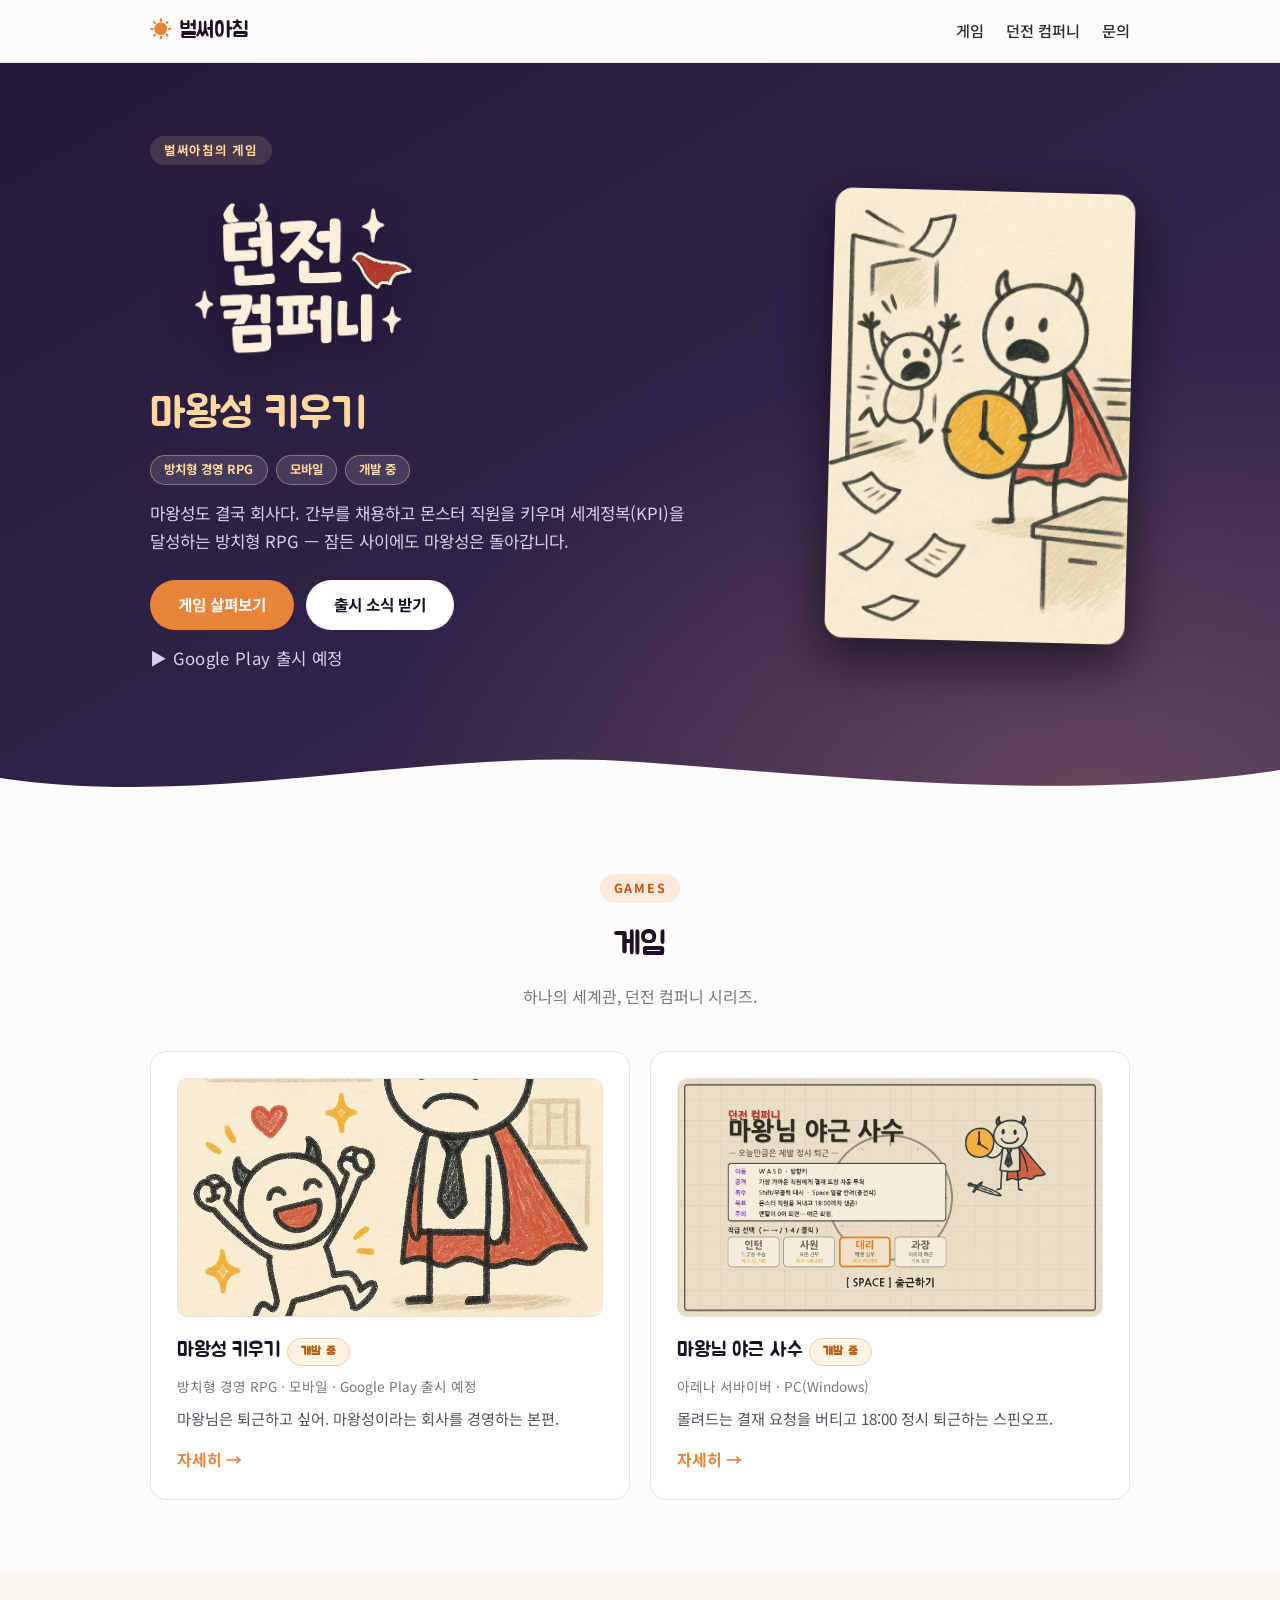
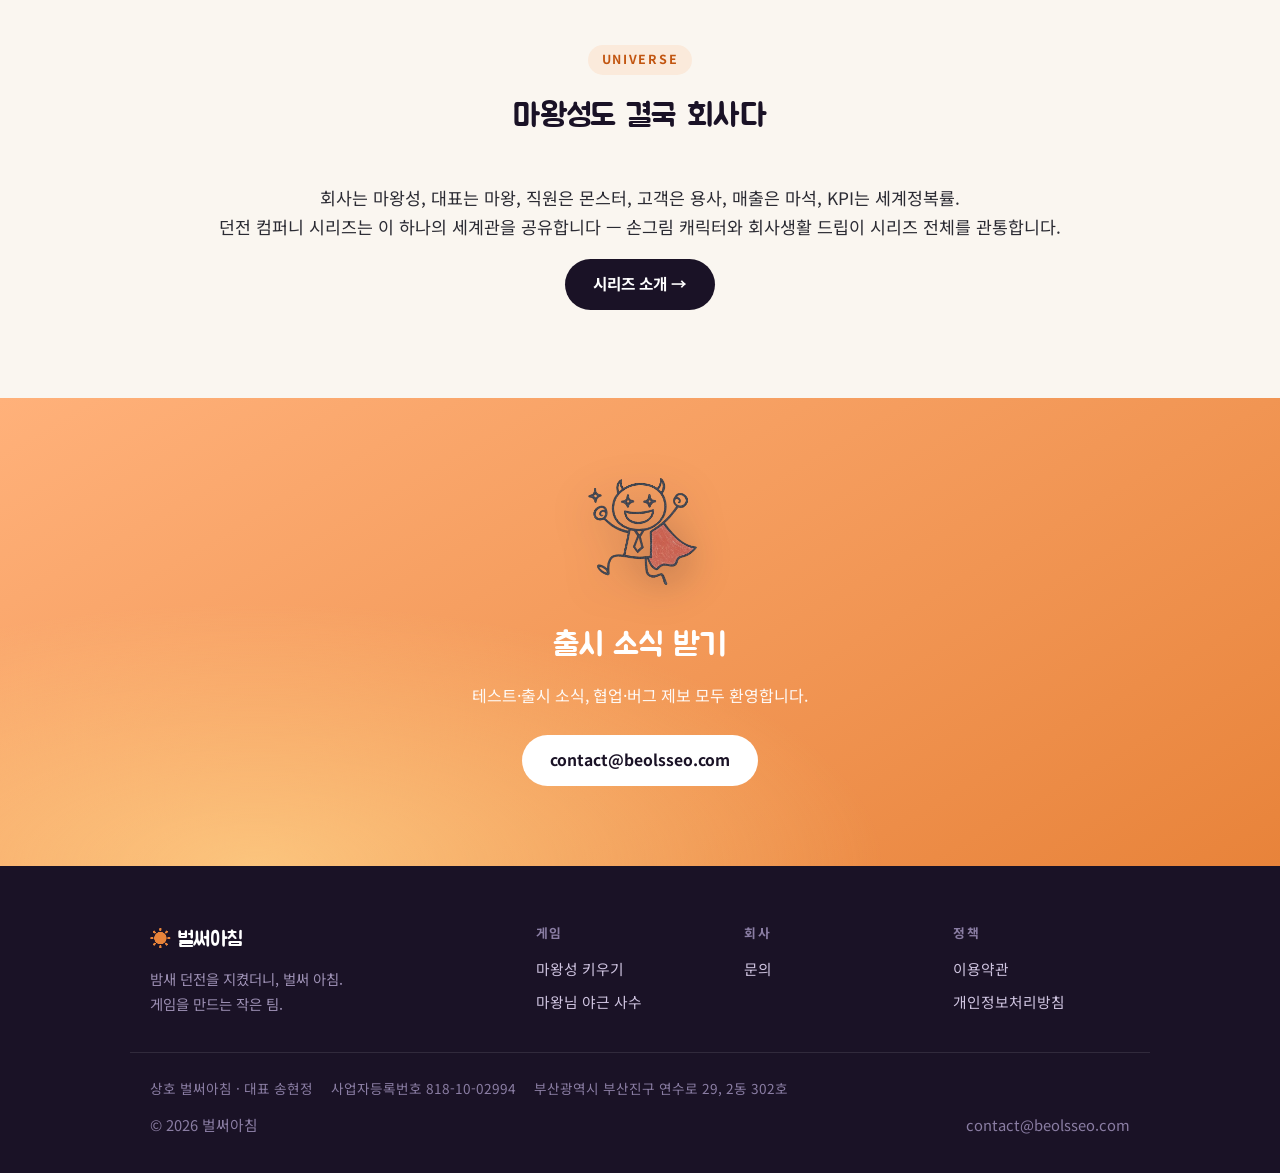
==== index.html @ 9c9e585e "content: 마왕성 키우기 Google Play 출시 예정 표기, 웹 플레이 노출 제거 — 출시 시 스토어 링크 교체 자리 마련 Co-Authored-By: Claude Fab" ====
<!DOCTYPE html>
<html lang="ko">
<head>
<meta charset="UTF-8">
<meta name="viewport" content="width=device-width, initial-scale=1.0">
<title>벌써아침 — 던전 컴퍼니 시리즈</title>
<meta name="description" content="벌써아침이 만드는 게임들 — 마왕성도 결국 회사다, 던전 컴퍼니 시리즈.">
<link rel="preconnect" href="https://fonts.googleapis.com">
<link rel="preconnect" href="https://fonts.gstatic.com" crossorigin>
<link href="https://fonts.googleapis.com/css2?family=Jua&family=Noto+Sans+KR:wght@400;500;700&display=swap" rel="stylesheet">
<link rel="stylesheet" href="assets/style.css">
<link rel="icon" href="data:image/svg+xml,<svg xmlns=%22http://www.w3.org/2000/svg%22 viewBox=%220 0 100 100%22><text y=%22.9em%22 font-size=%2290%22>☀️</text></svg>">
<meta property="og:type" content="website">
<meta property="og:site_name" content="벌써아침">
<meta property="og:title" content="벌써아침 — 던전 컴퍼니 시리즈">
<meta property="og:description" content="벌써아침이 만드는 게임들 — 마왕성도 결국 회사다, 던전 컴퍼니 시리즈.">
<meta property="og:url" content="https://beolsseo.com/">
<meta property="og:image" content="https://beolsseo.com/assets/img/og.jpg">
<meta name="twitter:card" content="summary_large_image">
<script src="assets/site.js" defer></script>
</head>
<body>

<header class="site-header">
  <div class="container">
    <a class="logo" href="index.html"><span class="sun">☀</span> 벌써아침</a>
    <nav class="site-nav">
      <a href="#games">게임</a>
      <a href="dungeon.html">던전 컴퍼니</a>
      <a href="#contact">문의</a>
    </nav>
  </div>
</header>

<section class="hero-game">
  <div class="container">
    <div class="hero-text">
      <span class="eyebrow">벌써아침의 게임</span>
      <img class="hero-logo" src="assets/img/dc-logo-light.webp" alt="던전 컴퍼니" width="340" height="227">
      <h1>마왕성 키우기</h1>
      <div class="chips">
        <span class="chip dark">방치형 경영 RPG</span>
        <span class="chip dark">모바일</span>
        <span class="chip dark">개발 중</span>
      </div>
      <p>마왕성도 결국 회사다. 간부를 채용하고 몬스터 직원을 키우며
      세계정복(KPI)을 달성하는 방치형 RPG — 잠든 사이에도 마왕성은 돌아갑니다.</p>
      <div class="hero-cta">
        <a class="btn sun" href="dungeon.html#kiwoogi">게임 살펴보기</a>
        <a class="btn light" href="#contact">출시 소식 받기</a>
      </div>
      <p class="store-note">▶ Google Play 출시 예정</p>
      <!-- Play 출시 시 store-note를 아래로 교체:
      <a class="btn light" href="https://play.google.com/store/apps/details?id=<패키지ID>">Google Play에서 설치</a> -->
    </div>
    <div class="hero-art">
      <img src="assets/img/dc-scene1.webp" alt="퇴근하려는 순간 결재가 쏟아지는 마왕" width="300" height="450">
    </div>
  </div>
  <div class="wave" aria-hidden="true"></div>
</section>

<section class="section" id="games">
  <div class="container">
    <div class="section-head">
      <span class="eyebrow">Games</span>
      <h2>게임</h2>
      <p>하나의 세계관, 던전 컴퍼니 시리즈.</p>
    </div>
    <div class="card-grid game-grid">
      <a class="card" href="dungeon.html#kiwoogi">
        <img class="thumb" src="assets/img/card-kiwoogi.webp" alt="던전 컴퍼니: 마왕성 키우기">
        <h3>마왕성 키우기 <span class="badge">개발 중</span></h3>
        <p class="meta-line">방치형 경영 RPG · 모바일 · Google Play 출시 예정</p>
        <p>마왕님은 퇴근하고 싶어. 마왕성이라는 회사를 경영하는 본편.</p>
        <span class="more">자세히 →</span>
      </a>
      <a class="card" href="dungeon.html#overtime">
        <img class="thumb" src="assets/img/title.webp" alt="던전 컴퍼니: 마왕님 야근 사수">
        <h3>마왕님 야근 사수 <span class="badge">개발 중</span></h3>
        <p class="meta-line">아레나 서바이버 · PC(Windows)</p>
        <p>몰려드는 결재 요청을 버티고 18:00 정시 퇴근하는 스핀오프.</p>
        <span class="more">자세히 →</span>
      </a>
      <!-- 새 게임 카드 템플릿:
      <a class="card" href="게임상세.html">
        <img class="thumb" src="assets/img/카드썸네일(16:9).webp" alt="게임명">
        <h3>게임명 <span class="badge">상태</span></h3>
        <p class="meta-line">장르 · 플랫폼</p>
        <p>한 줄 설명.</p>
        <span class="more">자세히 →</span>
      </a> -->
    </div>
  </div>
</section>

<section class="section alt">
  <div class="container">
    <div class="section-head">
      <span class="eyebrow">Universe</span>
      <h2>마왕성도 결국 회사다</h2>
    </div>
    <p class="lead center">회사는 마왕성, 대표는 마왕, 직원은 몬스터, 고객은 용사, 매출은 마석, KPI는 세계정복률.<br>
    던전 컴퍼니 시리즈는 이 하나의 세계관을 공유합니다 —
    손그림 캐릭터와 회사생활 드립이 시리즈 전체를 관통합니다.</p>
    <p class="center"><a class="btn" href="dungeon.html">시리즈 소개 →</a></p>
  </div>
</section>

<section class="contact-band" id="contact">
  <div class="container">
    <div class="mascot"><img src="assets/img/maou_cheer.webp" alt="응원하는 마왕" width="130" height="130"></div>
    <h2>출시 소식 받기</h2>
    <p>테스트·출시 소식, 협업·버그 제보 모두 환영합니다.</p>
    <a class="btn light" href="mailto:contact@beolsseo.com">contact@beolsseo.com</a>
  </div>
</section>

<footer class="site-footer">
  <div class="container footer-grid">
    <div class="footer-brand">
      <span class="logo"><span class="sun">☀</span> 벌써아침</span>
      <p>밤새 던전을 지켰더니, 벌써 아침.<br>게임을 만드는 작은 팀.</p>
    </div>
    <div>
      <h4>게임</h4>
      <nav>
        <a href="dungeon.html#kiwoogi">마왕성 키우기</a>
        <a href="dungeon.html#overtime">마왕님 야근 사수</a>
      </nav>
    </div>
    <div>
      <h4>회사</h4>
      <nav>
        <a href="mailto:contact@beolsseo.com">문의</a>
      </nav>
    </div>
    <div>
      <h4>정책</h4>
      <nav>
        <a href="terms.html">이용약관</a>
        <a href="privacy.html">개인정보처리방침</a>
      </nav>
    </div>
  </div>
  <div class="container footer-biz">
    <span>상호 벌써아침 · 대표 송현정</span>
    <span>사업자등록번호 818-10-02994</span>
    <span>부산광역시 부산진구 연수로 29, 2동 302호</span>
  </div>
  <div class="container footer-meta">
    <span>© 2026 벌써아침</span>
    <a href="mailto:contact@beolsseo.com">contact@beolsseo.com</a>
  </div>
</footer>

</body>
</html>
---- assets/style.css ----
/* 벌써아침 공용 스타일 — 아침 햇살 톤, v2 (게임 스튜디오 리디자인) */
:root{
  --bg:#fdfcfa;
  --ink:#2b2b33;
  --deep:#1a1226;
  --night:#241a3a;      /* 던전 밴드 — 밤 보라 */
  --sun:#e8833a;
  --sun-soft:#f5a623;
  --dawn1:#c9b8e8;      /* 새벽 라벤더 */
  --dawn2:#ffd9a0;      /* 살구 */
  --dawn3:#ffb17a;      /* 아침 오렌지 */
  --sky:#eaf3fb;        /* 맑은 아침 하늘 */
  --muted:#777;
  --line:#e9e4dd;
  --card:#ffffff;
}
*{box-sizing:border-box}
html{scroll-behavior:smooth}
body{
  margin:0;
  font-family:"Noto Sans KR",-apple-system,BlinkMacSystemFont,"Apple SD Gothic Neo","Segoe UI",sans-serif;
  line-height:1.7;
  color:var(--ink);
  background:var(--bg);
  word-break:keep-all;
}
img{max-width:100%;display:block}
a{color:var(--sun);text-decoration:none}
a:hover{text-decoration:underline}
h1,h2,h3,.logo{font-family:"Jua","Noto Sans KR",sans-serif;font-weight:400}
.container{max-width:1020px;margin:0 auto;padding:0 20px}
section{scroll-margin-top:70px}

/* 헤더 */
.site-header{
  position:sticky;top:0;z-index:10;
  background:rgba(253,252,250,.92);backdrop-filter:blur(8px);
  border-bottom:1px solid var(--line);
}
.site-header .container{display:flex;align-items:center;justify-content:space-between;height:62px}
.logo{font-size:1.35rem;color:var(--deep);letter-spacing:-.01em}
.logo:hover{text-decoration:none}
.logo .sun{color:var(--sun)}
.site-nav{display:flex;gap:22px;font-size:.95rem;font-weight:500}
.site-nav a{color:var(--ink)}
.site-nav a:hover{color:var(--sun);text-decoration:none}
.site-nav a.active{color:var(--sun);font-weight:700}

/* 히어로 */
.hero{
  position:relative;
  background:
    radial-gradient(ellipse 90% 70% at 78% 100%, rgba(255,214,140,.85) 0%, rgba(255,177,122,.45) 45%, transparent 75%),
    linear-gradient(165deg,var(--dawn1) 0%,var(--dawn2) 60%,var(--dawn3) 100%);
  color:var(--deep);
  overflow:hidden;
}
.hero .container{
  display:flex;align-items:center;gap:40px;
  padding-top:84px;padding-bottom:110px;
}
.hero-text{flex:1}
.eyebrow{
  display:inline-block;margin:0 0 14px;padding:4px 14px;border-radius:999px;
  font-size:.78rem;font-weight:700;letter-spacing:.14em;text-transform:uppercase;
  background:rgba(26,18,38,.08);color:var(--deep);
}
.hero h1{font-size:3.2rem;line-height:1.25;margin:0 0 18px;letter-spacing:-.01em}
.hero h1 .accent{color:#c25510}
.hero p{font-size:1.15rem;margin:0 0 28px;opacity:.85}
.hero-art{flex:0 0 300px;position:relative}
.hero-art img{
  filter:drop-shadow(0 14px 28px rgba(26,18,38,.28));
  animation:float 5s ease-in-out infinite;
}
@keyframes float{0%,100%{transform:translateY(0)}50%{transform:translateY(-12px)}}
@media (prefers-reduced-motion:reduce){.hero-art img{animation:none}}

/* 웨이브 구분선 — 히어로/밴드 하단 */
.wave{
  position:absolute;left:0;right:0;bottom:-1px;height:56px;pointer-events:none;
  background:url('data:image/svg+xml;utf8,<svg xmlns="http://www.w3.org/2000/svg" viewBox="0 0 1440 56" preserveAspectRatio="none"><path fill="%23fdfcfa" d="M0,32 C240,64 480,0 720,16 C960,32 1200,56 1440,24 L1440,56 L0,56 Z"/></svg>') bottom/100% 100% no-repeat;
}

/* 섹션 공통 */
.section{padding:72px 0}
.section-head{text-align:center;margin-bottom:40px}
.section-head .eyebrow{background:#fbeadb;color:#c25510}
.section h2{font-size:2rem;color:var(--deep);margin:0 0 12px;letter-spacing:-.01em}
.section-head p{margin:0;color:var(--muted)}
.section h3{font-size:1.35rem;color:var(--deep);margin:2em 0 .6em}
.section.alt{background:#faf6f0}
.lead{font-size:1.08rem}
.muted{color:var(--muted);font-size:.92rem}
.center{text-align:center}

/* 버튼·칩 */
.btn{
  display:inline-block;padding:12px 28px;border-radius:999px;
  background:var(--deep);color:#fff;font-weight:700;font-size:.98rem;
  transition:transform .15s,box-shadow .15s;
}
.btn:hover{text-decoration:none;transform:translateY(-2px);box-shadow:0 8px 20px rgba(26,18,38,.25)}
.btn.sun{background:var(--sun);color:#fff}
.btn.ghost{background:transparent;border:2px solid var(--deep);color:var(--deep)}
.btn.light{background:#fff;color:var(--deep)}
.badge,.chip{
  display:inline-block;padding:3px 13px;border-radius:999px;
  font-size:.78rem;font-weight:700;letter-spacing:.02em;
  background:#fff3e4;color:#b45f17;border:1px solid #f3ce9f;
  vertical-align:middle;
}
.chip.dark{background:rgba(255,255,255,.12);color:#ffd9a0;border-color:rgba(255,217,160,.4)}
.chip.blue{background:#e3edf8;color:#2f5d8a;border-color:#bcd4ea}
.chips{display:flex;gap:8px;flex-wrap:wrap;margin-bottom:14px}

/* 프로젝트 피처 밴드 (풀블리드, 지그재그) */
.feature{padding:64px 0}
.feature .container{display:flex;align-items:center;gap:48px}
.feature.flip .container{flex-direction:row-reverse}
.feature-art{flex:0 0 46%;min-width:0}
.feature-art.phone{flex:0 0 300px;display:flex;justify-content:center}
.feature-art.phone img{max-width:280px;border-radius:22px}
.feature-art img{
  width:100%;border-radius:16px;
  box-shadow:0 18px 40px rgba(26,18,38,.35);
  transform:rotate(-1.5deg);
  transition:transform .25s;
}
.feature.flip .feature-art img{transform:rotate(1.5deg)}
.feature-art img:hover{transform:rotate(0) scale(1.02)}
.feature-text{flex:1}
.feature h3{font-size:1.9rem;margin:0 0 14px;line-height:1.3}
.feature p{margin:0 0 12px}
.feature .btn{margin-top:14px}
.feature.night{background:linear-gradient(150deg,var(--night) 0%,#3a2a55 100%);color:#efe8f8}
.feature.night h3{color:#ffd9a0}
.feature.night p{color:#d9cfe8}
.feature.morning{background:linear-gradient(150deg,var(--sky) 0%,#fdf3e3 100%)}
.feature.morning h3{color:var(--deep)}

/* campaign-hub CSS 일러스트 — 겹친 캠페인 카드 */
.stack{position:relative;height:280px}
.stack .mini{
  position:absolute;width:72%;padding:18px 22px;border-radius:14px;
  background:#fff;border:1px solid var(--line);
  box-shadow:0 12px 28px rgba(26,18,38,.12);
  font-weight:700;color:var(--deep);
}
.stack .mini small{display:block;font-weight:400;color:var(--muted);font-size:.85rem}
.stack .mini:nth-child(1){top:0;left:0;transform:rotate(-3deg)}
.stack .mini:nth-child(2){top:88px;left:16%;transform:rotate(2deg)}
.stack .mini:nth-child(3){top:176px;left:6%;transform:rotate(-1deg)}

/* 카드 그리드(서브페이지용) */
.card-grid{display:grid;grid-template-columns:repeat(auto-fit,minmax(340px,1fr));gap:20px}
.card{
  background:var(--card);border:1px solid var(--line);border-radius:16px;
  padding:26px;transition:transform .15s,box-shadow .15s;
}
a.card{color:var(--ink)}
a.card:hover{text-decoration:none;transform:translateY(-4px);box-shadow:0 14px 32px rgba(26,18,38,.1)}
.card .thumb{border-radius:10px;margin-bottom:16px;border:1px solid var(--line)}
.card h3{margin:0 0 8px;font-size:1.25rem;color:var(--deep)}
.card p{margin:0;font-size:.95rem;color:#55505c}
.card .more{display:inline-block;margin-top:14px;font-weight:700;color:var(--sun)}

/* 게임 히어로(포털 메인 — 피처드 게임) */
.hero-game{
  position:relative;overflow:hidden;
  background:
    radial-gradient(ellipse 80% 90% at 85% 100%, rgba(255,177,122,.22) 0%, transparent 70%),
    linear-gradient(150deg,var(--night) 0%,#3a2a55 100%);
  color:#efe8f8;
}
.hero-game .container{display:flex;align-items:center;gap:44px;padding-top:72px;padding-bottom:104px}
.hero-game .eyebrow{background:rgba(255,217,160,.14);color:#ffd9a0}
.hero-logo{width:300px;height:auto;margin:6px 0 4px;filter:drop-shadow(0 8px 18px rgba(0,0,0,.35))}
.hero-game h1{font-size:2.6rem;margin:0 0 14px;color:#ffd9a0;line-height:1.25}
.hero-game p{font-size:1.05rem;margin:14px 0 24px;color:#d9cfe8;max-width:34em}
.hero-cta{display:flex;gap:12px;flex-wrap:wrap}
.store-note{font-size:.88rem;color:#b9a8d6;margin:14px 0 0;letter-spacing:.02em}
.hero-game .hero-art{flex:0 0 300px}
.hero-game .hero-art img{
  border-radius:18px;
  box-shadow:0 20px 44px rgba(0,0,0,.45);
  transform:rotate(1.5deg);
  animation:float 6s ease-in-out infinite;
}

/* 게임 카드 그리드 — 16:9 키비주얼 */
.game-grid .thumb{aspect-ratio:16/9;width:100%;object-fit:cover}
.game-grid .meta-line{font-size:.85rem;color:var(--muted);margin:0 0 8px}
.game-grid h3 .badge{font-size:.72rem}

/* 페이지 히어로(서브페이지 상단) */
.page-hero{
  position:relative;overflow:hidden;
  background:
    radial-gradient(ellipse 80% 90% at 85% 100%, rgba(255,177,122,.5) 0%, transparent 70%),
    linear-gradient(160deg,var(--dawn1),var(--dawn2));
  padding:64px 0 88px;
}
.page-hero.night{
  background:
    radial-gradient(ellipse 80% 90% at 85% 100%, rgba(255,177,122,.25) 0%, transparent 70%),
    linear-gradient(160deg,var(--night),#3a2a55);
  color:#efe8f8;
}
.page-hero h1{margin:0 0 10px;font-size:2.4rem;color:var(--deep)}
.page-hero.night h1{color:#ffd9a0}
.page-hero p{margin:0;opacity:.85;font-size:1.08rem}
.page-hero .chips{margin:0 0 14px}

/* 스크린샷 그리드 */
.shots{display:grid;grid-template-columns:repeat(auto-fit,minmax(280px,1fr));gap:16px;margin:24px 0}
.shots figure{margin:0}
.shots img{
  border-radius:12px;border:1px solid var(--line);width:100%;
  transition:transform .2s,box-shadow .2s;
}
.shots figure:hover img{transform:translateY(-4px) rotate(-.5deg);box-shadow:0 12px 26px rgba(26,18,38,.18)}
.shots figcaption{font-size:.85rem;color:var(--muted);text-align:center;margin-top:8px}
.shots.phone{grid-template-columns:repeat(auto-fit,minmax(200px,1fr));max-width:760px}
.shots.phone img{border-radius:18px}

/* 문의 밴드 — 마스코트 + 그라데이션 */
.contact-band{
  position:relative;overflow:hidden;
  background:
    radial-gradient(ellipse 70% 80% at 20% 100%, rgba(255,214,140,.7) 0%, transparent 70%),
    linear-gradient(150deg,var(--dawn3) 0%,var(--sun) 100%);
  color:#fff;text-align:center;
  padding:72px 0 80px;
}
.contact-band h2{color:#fff;font-size:2rem;margin:18px 0 10px}
.contact-band p{margin:0 0 26px;opacity:.95}
.contact-band .mascot{width:130px;margin:0 auto;filter:drop-shadow(0 10px 20px rgba(26,18,38,.3))}
.contact-band .mascot img{animation:float 5s ease-in-out infinite}

/* 푸터 — 다크 멀티컬럼 */
.site-footer{background:var(--deep);color:#b9aecb;font-size:.92rem;padding:56px 0 36px}
.footer-grid{
  display:grid;gap:32px;
  grid-template-columns:2fr 1fr 1fr 1fr;
  padding-bottom:36px;border-bottom:1px solid rgba(255,255,255,.1);
}
.footer-brand .logo{color:#fff;font-size:1.3rem}
.footer-brand p{margin:10px 0 0;font-size:.9rem;color:#9c8fb3}
.site-footer h4{margin:0 0 12px;font-size:.8rem;letter-spacing:.12em;text-transform:uppercase;color:#8a7da3;font-weight:700}
.site-footer nav{display:flex;flex-direction:column;gap:8px}
.site-footer a{color:#cfc4e0}
.site-footer a:hover{color:#ffd9a0;text-decoration:none}
.footer-biz{display:flex;flex-wrap:wrap;gap:4px 18px;padding-top:24px;color:#8a7da3;font-size:.85rem}
.footer-meta{display:flex;flex-wrap:wrap;gap:8px 24px;justify-content:space-between;padding-top:12px;color:#8a7da3}
.footer-meta a{color:#8a7da3}

/* 스크롤 리빌 */
.reveal{opacity:0;transform:translateY(18px);transition:opacity .6s ease,transform .6s ease}
.reveal.in{opacity:1;transform:none}

/* 404 */
.notfound{min-height:60vh;display:flex;flex-direction:column;align-items:center;justify-content:center;text-align:center;padding:60px 20px}
.notfound img{width:180px;margin-bottom:24px;filter:drop-shadow(0 10px 20px rgba(26,18,38,.2))}
.notfound h1{font-size:2rem;color:var(--deep);margin:0 0 10px}
.notfound p{color:var(--muted);margin:0 0 26px}

/* 반응형 */
@media (max-width:760px){
  .hero .container{flex-direction:column-reverse;text-align:center;padding-top:52px;padding-bottom:90px;gap:24px}
  .hero h1{font-size:2.2rem}
  .hero-art{flex-basis:auto;width:210px}
  .site-nav{gap:13px;font-size:.88rem}
  .feature .container,.feature.flip .container{flex-direction:column;gap:28px}
  .feature-art{flex-basis:auto;width:100%}
  .feature h3{font-size:1.5rem}
  .stack{height:240px;width:100%}
  .stack .mini{width:82%}
  .stack .mini:nth-child(2){top:78px}
  .stack .mini:nth-child(3){top:156px}
  .page-hero h1{font-size:1.8rem}
  .footer-grid{grid-template-columns:1fr 1fr}
  .footer-meta{flex-direction:column;align-items:flex-start}
}
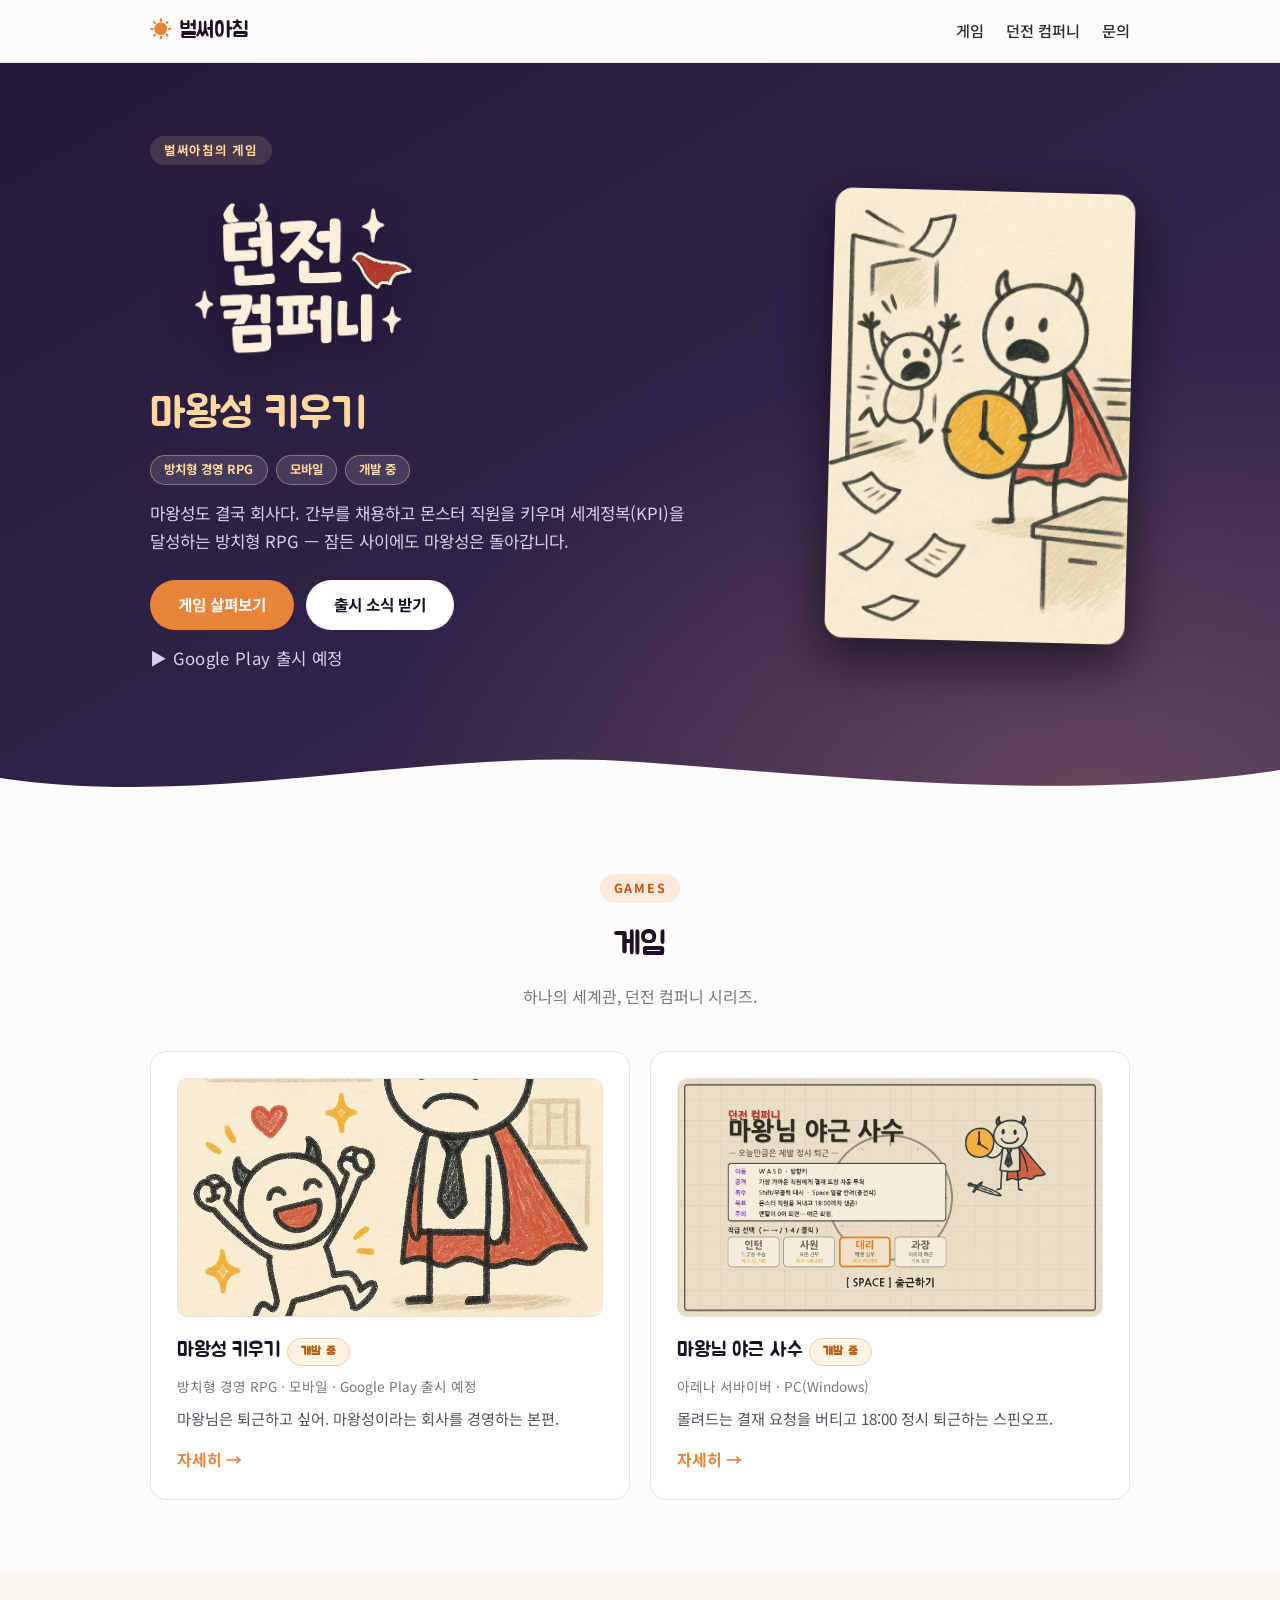
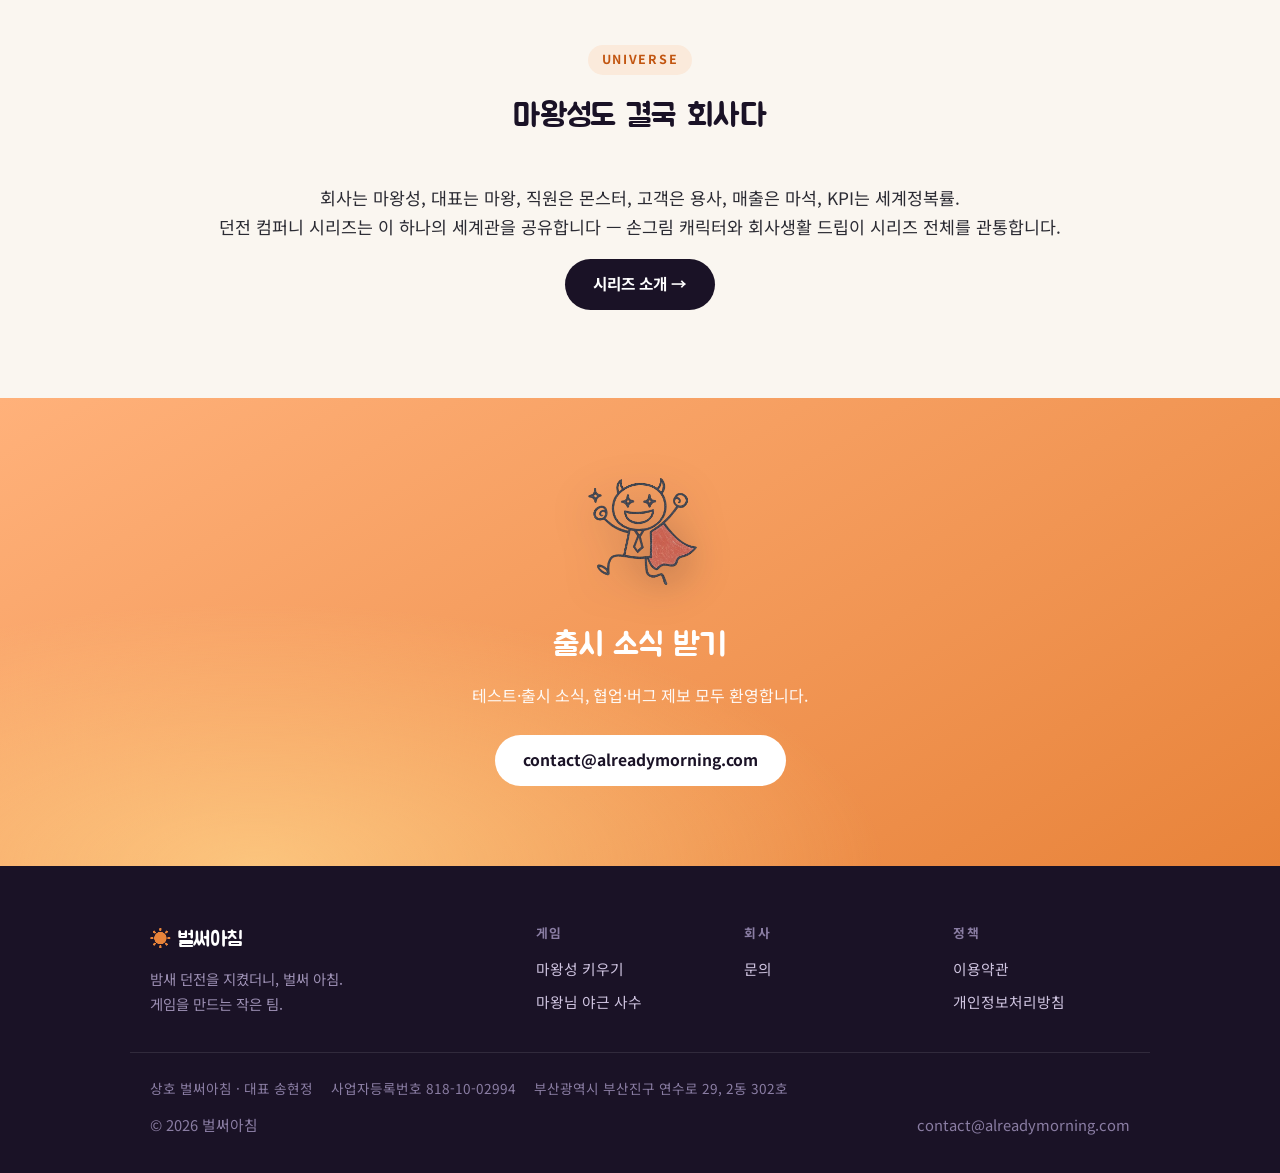
==== commit 2e674dd8: "chore: 문의 이메일을 contact@alreadymorning.com으로 교체 + README 갱신 새 도메인의 Cloudflare Email Routing 활성화와 실제 수" ====
--- a/index.html
+++ b/index.html
@@ -14,8 +14,8 @@
 <meta property="og:site_name" content="벌써아침">
 <meta property="og:title" content="벌써아침 — 던전 컴퍼니 시리즈">
 <meta property="og:description" content="벌써아침이 만드는 게임들 — 마왕성도 결국 회사다, 던전 컴퍼니 시리즈.">
-<meta property="og:url" content="https://beolsseo.com/">
-<meta property="og:image" content="https://beolsseo.com/assets/img/og.jpg">
+<meta property="og:url" content="https://alreadymorning.com/">
+<meta property="og:image" content="https://alreadymorning.com/assets/img/og.jpg">
 <meta name="twitter:card" content="summary_large_image">
 <script src="assets/site.js" defer></script>
 </head>
@@ -112,7 +112,7 @@
     <div class="mascot"><img src="assets/img/maou_cheer.webp" alt="응원하는 마왕" width="130" height="130"></div>
     <h2>출시 소식 받기</h2>
     <p>테스트·출시 소식, 협업·버그 제보 모두 환영합니다.</p>
-    <a class="btn light" href="mailto:contact@beolsseo.com">contact@beolsseo.com</a>
+    <a class="btn light" href="mailto:contact@alreadymorning.com">contact@alreadymorning.com</a>
   </div>
 </section>
 
@@ -132,7 +132,7 @@
     <div>
       <h4>회사</h4>
       <nav>
-        <a href="mailto:contact@beolsseo.com">문의</a>
+        <a href="mailto:contact@alreadymorning.com">문의</a>
       </nav>
     </div>
     <div>
@@ -150,7 +150,7 @@
   </div>
   <div class="container footer-meta">
     <span>© 2026 벌써아침</span>
-    <a href="mailto:contact@beolsseo.com">contact@beolsseo.com</a>
+    <a href="mailto:contact@alreadymorning.com">contact@alreadymorning.com</a>
   </div>
 </footer>
 
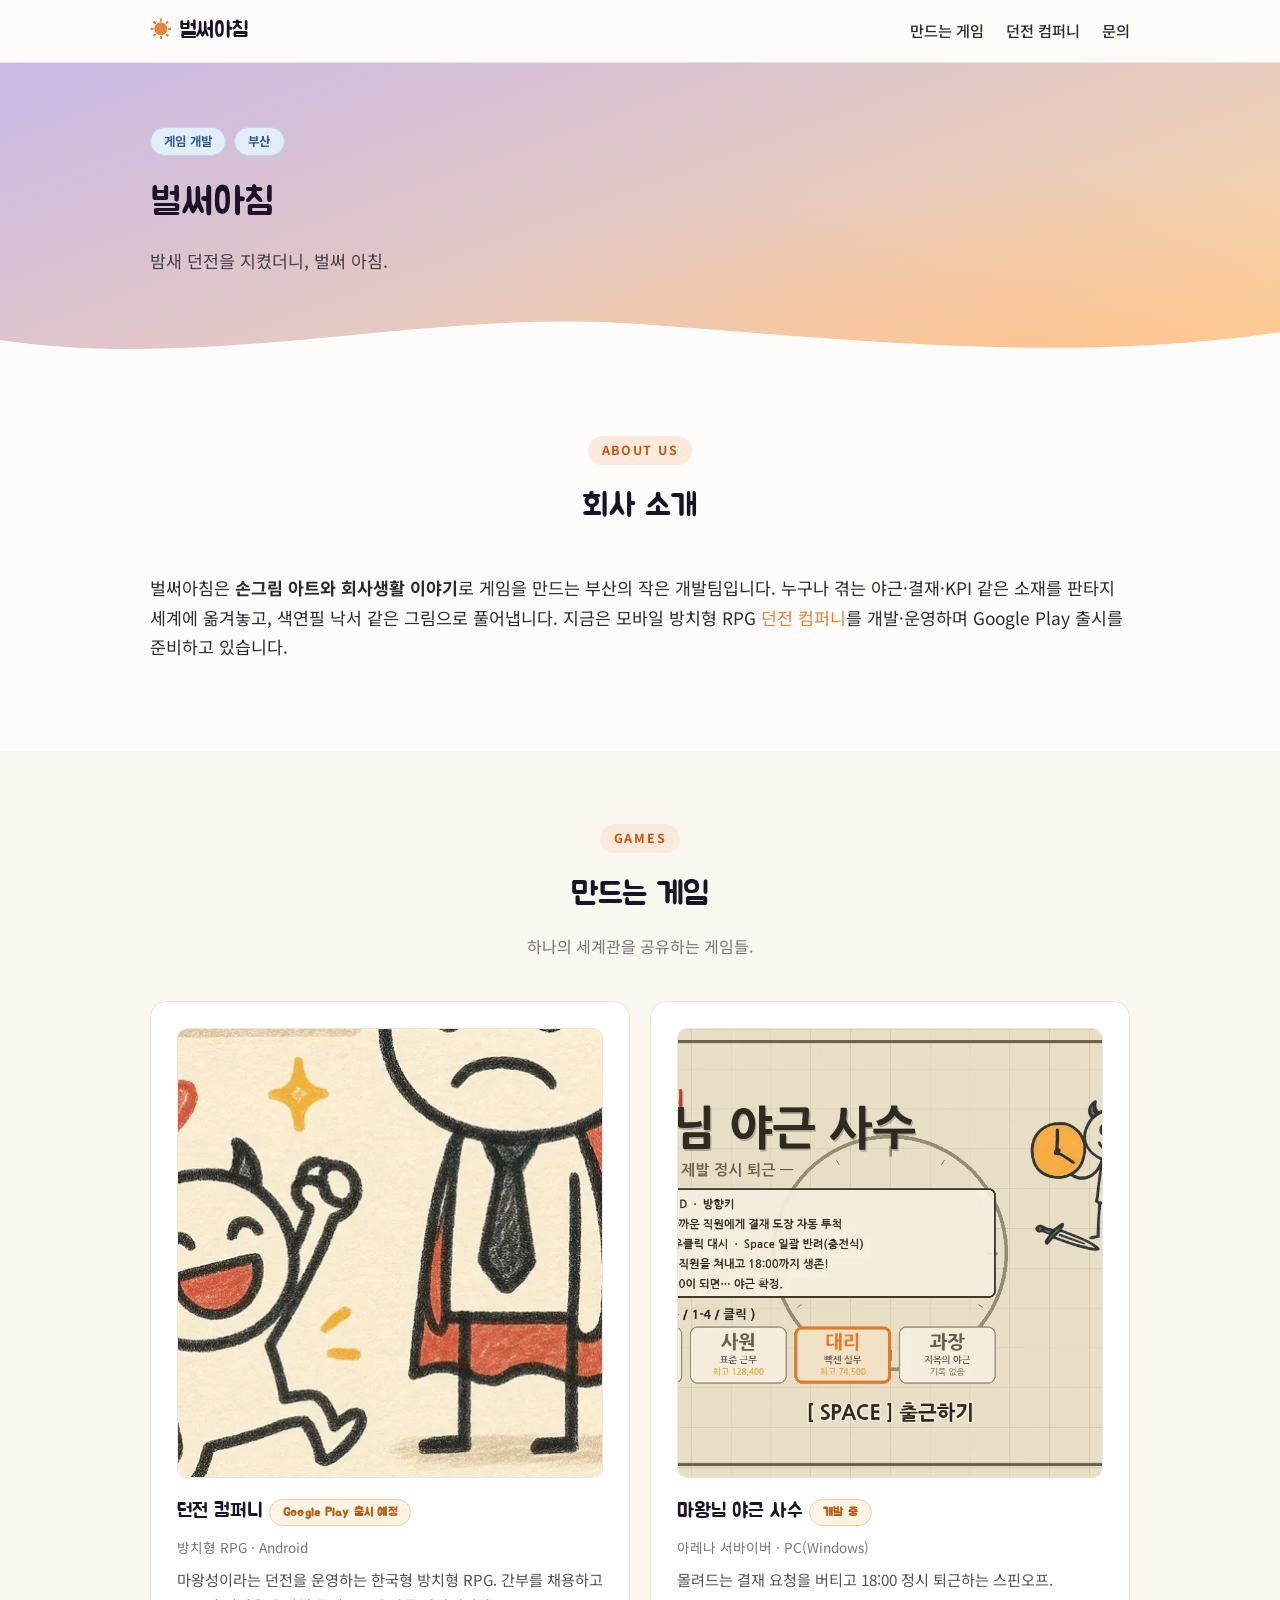
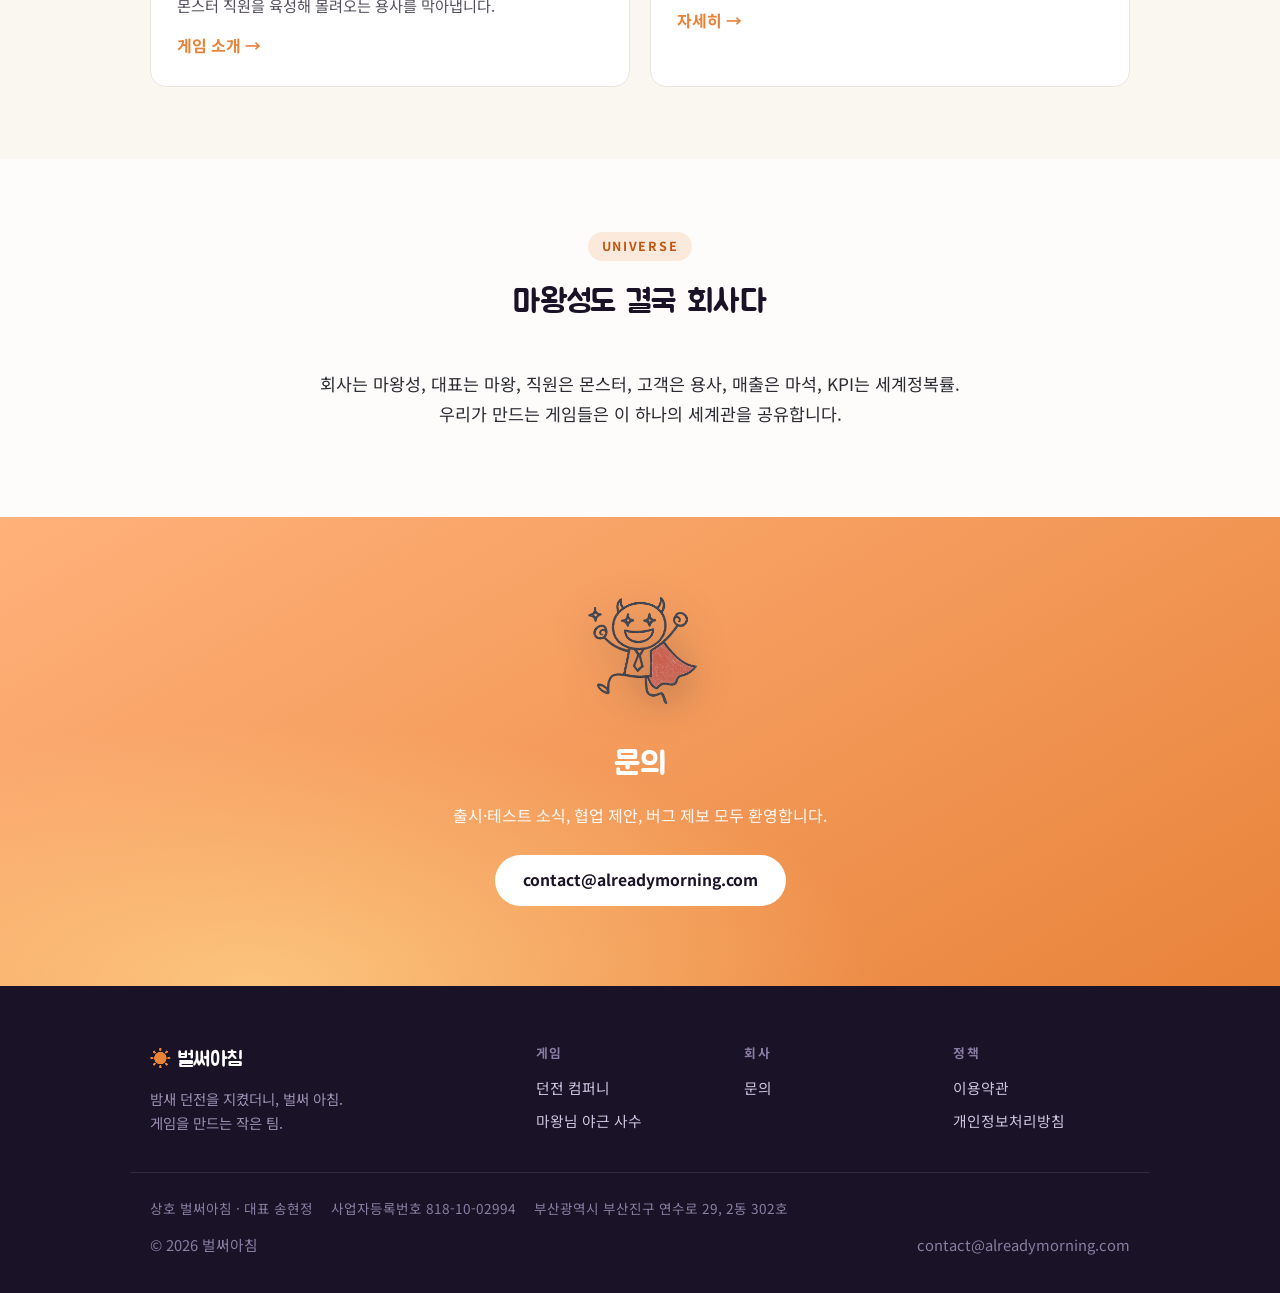
==== commit 3fd44fb4: "feat: 회사 홈(/) + 던전 컴퍼니 소개(/dungeon) 분리 — OAuth 브랜드 심사 대응 구글 OAuth 브랜딩 인증 거절 3건에 대응한다.   ① 로그인 페이지 선노" ====
--- a/index.html
+++ b/index.html
@@ -3,17 +3,18 @@
 <head>
 <meta charset="UTF-8">
 <meta name="viewport" content="width=device-width, initial-scale=1.0">
-<title>벌써아침 — 던전 컴퍼니 시리즈</title>
-<meta name="description" content="벌써아침이 만드는 게임들 — 마왕성도 결국 회사다, 던전 컴퍼니 시리즈.">
+<title>벌써아침 — 게임을 만드는 팀</title>
+<meta name="description" content="벌써아침은 손그림 아트와 회사생활 이야기로 게임을 만드는 부산의 작은 개발팀입니다. 방치형 RPG 『던전 컴퍼니』를 개발·운영합니다.">
 <link rel="preconnect" href="https://fonts.googleapis.com">
 <link rel="preconnect" href="https://fonts.gstatic.com" crossorigin>
 <link href="https://fonts.googleapis.com/css2?family=Jua&family=Noto+Sans+KR:wght@400;500;700&display=swap" rel="stylesheet">
 <link rel="stylesheet" href="assets/style.css">
 <link rel="icon" href="data:image/svg+xml,<svg xmlns=%22http://www.w3.org/2000/svg%22 viewBox=%220 0 100 100%22><text y=%22.9em%22 font-size=%2290%22>☀️</text></svg>">
+<link rel="canonical" href="https://alreadymorning.com/">
 <meta property="og:type" content="website">
 <meta property="og:site_name" content="벌써아침">
-<meta property="og:title" content="벌써아침 — 던전 컴퍼니 시리즈">
-<meta property="og:description" content="벌써아침이 만드는 게임들 — 마왕성도 결국 회사다, 던전 컴퍼니 시리즈.">
+<meta property="og:title" content="벌써아침 — 게임을 만드는 팀">
+<meta property="og:description" content="손그림 아트와 회사생활 이야기로 게임을 만드는 부산의 작은 개발팀. 방치형 RPG 『던전 컴퍼니』 개발·운영.">
 <meta property="og:url" content="https://alreadymorning.com/">
 <meta property="og:image" content="https://alreadymorning.com/assets/img/og.jpg">
 <meta name="twitter:card" content="summary_large_image">
@@ -25,93 +26,80 @@
   <div class="container">
     <a class="logo" href="index.html"><span class="sun">☀</span> 벌써아침</a>
     <nav class="site-nav">
-      <a href="#games">게임</a>
+      <a href="#games">만드는 게임</a>
       <a href="dungeon.html">던전 컴퍼니</a>
       <a href="#contact">문의</a>
     </nav>
   </div>
 </header>
 
-<section class="hero-game">
+<section class="page-hero">
   <div class="container">
-    <div class="hero-text">
-      <span class="eyebrow">벌써아침의 게임</span>
-      <img class="hero-logo" src="assets/img/dc-logo-light.webp" alt="던전 컴퍼니" width="340" height="227">
-      <h1>마왕성 키우기</h1>
-      <div class="chips">
-        <span class="chip dark">방치형 경영 RPG</span>
-        <span class="chip dark">모바일</span>
-        <span class="chip dark">개발 중</span>
-      </div>
-      <p>마왕성도 결국 회사다. 간부를 채용하고 몬스터 직원을 키우며
-      세계정복(KPI)을 달성하는 방치형 RPG — 잠든 사이에도 마왕성은 돌아갑니다.</p>
-      <div class="hero-cta">
-        <a class="btn sun" href="dungeon.html#kiwoogi">게임 살펴보기</a>
-        <a class="btn light" href="#contact">출시 소식 받기</a>
-      </div>
-      <p class="store-note">▶ Google Play 출시 예정</p>
-      <!-- Play 출시 시 store-note를 아래로 교체:
-      <a class="btn light" href="https://play.google.com/store/apps/details?id=<패키지ID>">Google Play에서 설치</a> -->
+    <div class="chips">
+      <span class="chip blue">게임 개발</span>
+      <span class="chip blue">부산</span>
     </div>
-    <div class="hero-art">
-      <img src="assets/img/dc-scene1.webp" alt="퇴근하려는 순간 결재가 쏟아지는 마왕" width="300" height="450">
-    </div>
+    <h1>벌써아침</h1>
+    <p>밤새 던전을 지켰더니, 벌써 아침.</p>
   </div>
   <div class="wave" aria-hidden="true"></div>
 </section>
 
-<section class="section" id="games">
+<section class="section">
+  <div class="container">
+    <div class="section-head">
+      <span class="eyebrow">About us</span>
+      <h2>회사 소개</h2>
+    </div>
+    <p class="lead">벌써아침은 <strong>손그림 아트와 회사생활 이야기</strong>로 게임을 만드는 부산의 작은 개발팀입니다.
+    누구나 겪는 야근·결재·KPI 같은 소재를 판타지 세계에 옮겨놓고, 색연필 낙서 같은 그림으로 풀어냅니다.
+    지금은 모바일 방치형 RPG <a href="dungeon.html">던전 컴퍼니</a>를 개발·운영하며 Google Play 출시를 준비하고 있습니다.</p>
+  </div>
+</section>
+
+<section class="section alt" id="games">
   <div class="container">
     <div class="section-head">
       <span class="eyebrow">Games</span>
-      <h2>게임</h2>
-      <p>하나의 세계관, 던전 컴퍼니 시리즈.</p>
+      <h2>만드는 게임</h2>
+      <p>하나의 세계관을 공유하는 게임들.</p>
     </div>
     <div class="card-grid game-grid">
-      <a class="card" href="dungeon.html#kiwoogi">
-        <img class="thumb" src="assets/img/card-kiwoogi.webp" alt="던전 컴퍼니: 마왕성 키우기">
-        <h3>마왕성 키우기 <span class="badge">개발 중</span></h3>
-        <p class="meta-line">방치형 경영 RPG · 모바일 · Google Play 출시 예정</p>
-        <p>마왕님은 퇴근하고 싶어. 마왕성이라는 회사를 경영하는 본편.</p>
-        <span class="more">자세히 →</span>
+      <a class="card" href="dungeon.html">
+        <img class="thumb" src="assets/img/card-kiwoogi.webp" alt="던전 컴퍼니" width="800" height="450">
+        <h3>던전 컴퍼니 <span class="badge">Google Play 출시 예정</span></h3>
+        <p class="meta-line">방치형 RPG · Android</p>
+        <p>마왕성이라는 던전을 운영하는 한국형 방치형 RPG.
+        간부를 채용하고 몬스터 직원을 육성해 몰려오는 용사를 막아냅니다.</p>
+        <span class="more">게임 소개 →</span>
       </a>
       <a class="card" href="dungeon.html#overtime">
-        <img class="thumb" src="assets/img/title.webp" alt="던전 컴퍼니: 마왕님 야근 사수">
+        <img class="thumb" src="assets/img/title.webp" alt="마왕님 야근 사수" width="800" height="450">
         <h3>마왕님 야근 사수 <span class="badge">개발 중</span></h3>
         <p class="meta-line">아레나 서바이버 · PC(Windows)</p>
         <p>몰려드는 결재 요청을 버티고 18:00 정시 퇴근하는 스핀오프.</p>
         <span class="more">자세히 →</span>
       </a>
-      <!-- 새 게임 카드 템플릿:
-      <a class="card" href="게임상세.html">
-        <img class="thumb" src="assets/img/카드썸네일(16:9).webp" alt="게임명">
-        <h3>게임명 <span class="badge">상태</span></h3>
-        <p class="meta-line">장르 · 플랫폼</p>
-        <p>한 줄 설명.</p>
-        <span class="more">자세히 →</span>
-      </a> -->
     </div>
   </div>
 </section>
 
-<section class="section alt">
+<section class="section">
   <div class="container">
     <div class="section-head">
       <span class="eyebrow">Universe</span>
       <h2>마왕성도 결국 회사다</h2>
     </div>
     <p class="lead center">회사는 마왕성, 대표는 마왕, 직원은 몬스터, 고객은 용사, 매출은 마석, KPI는 세계정복률.<br>
-    던전 컴퍼니 시리즈는 이 하나의 세계관을 공유합니다 —
-    손그림 캐릭터와 회사생활 드립이 시리즈 전체를 관통합니다.</p>
-    <p class="center"><a class="btn" href="dungeon.html">시리즈 소개 →</a></p>
+    우리가 만드는 게임들은 이 하나의 세계관을 공유합니다.</p>
   </div>
 </section>
 
 <section class="contact-band" id="contact">
   <div class="container">
     <div class="mascot"><img src="assets/img/maou_cheer.webp" alt="응원하는 마왕" width="130" height="130"></div>
-    <h2>출시 소식 받기</h2>
-    <p>테스트·출시 소식, 협업·버그 제보 모두 환영합니다.</p>
+    <h2>문의</h2>
+    <p>출시·테스트 소식, 협업 제안, 버그 제보 모두 환영합니다.</p>
     <a class="btn light" href="mailto:contact@alreadymorning.com">contact@alreadymorning.com</a>
   </div>
 </section>
@@ -125,7 +113,7 @@
     <div>
       <h4>게임</h4>
       <nav>
-        <a href="dungeon.html#kiwoogi">마왕성 키우기</a>
+        <a href="dungeon.html">던전 컴퍼니</a>
         <a href="dungeon.html#overtime">마왕님 야근 사수</a>
       </nav>
     </div>
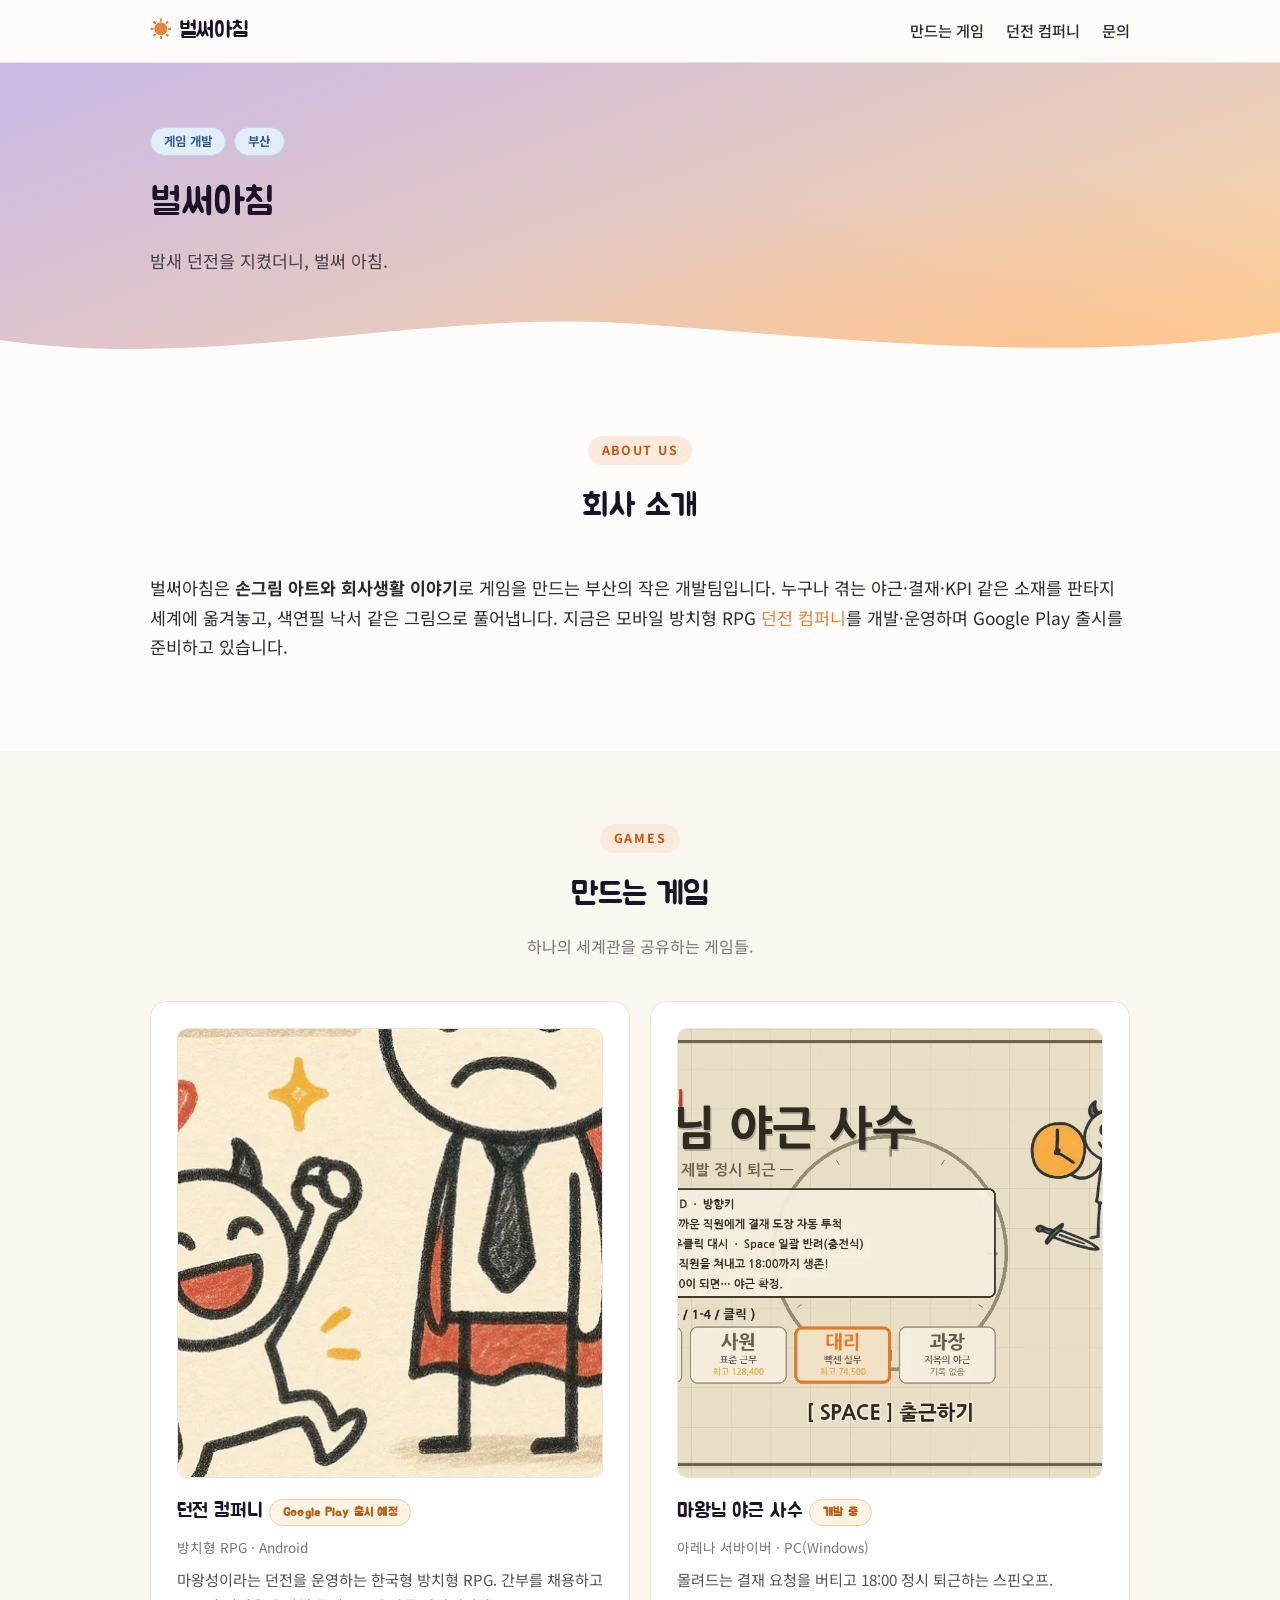
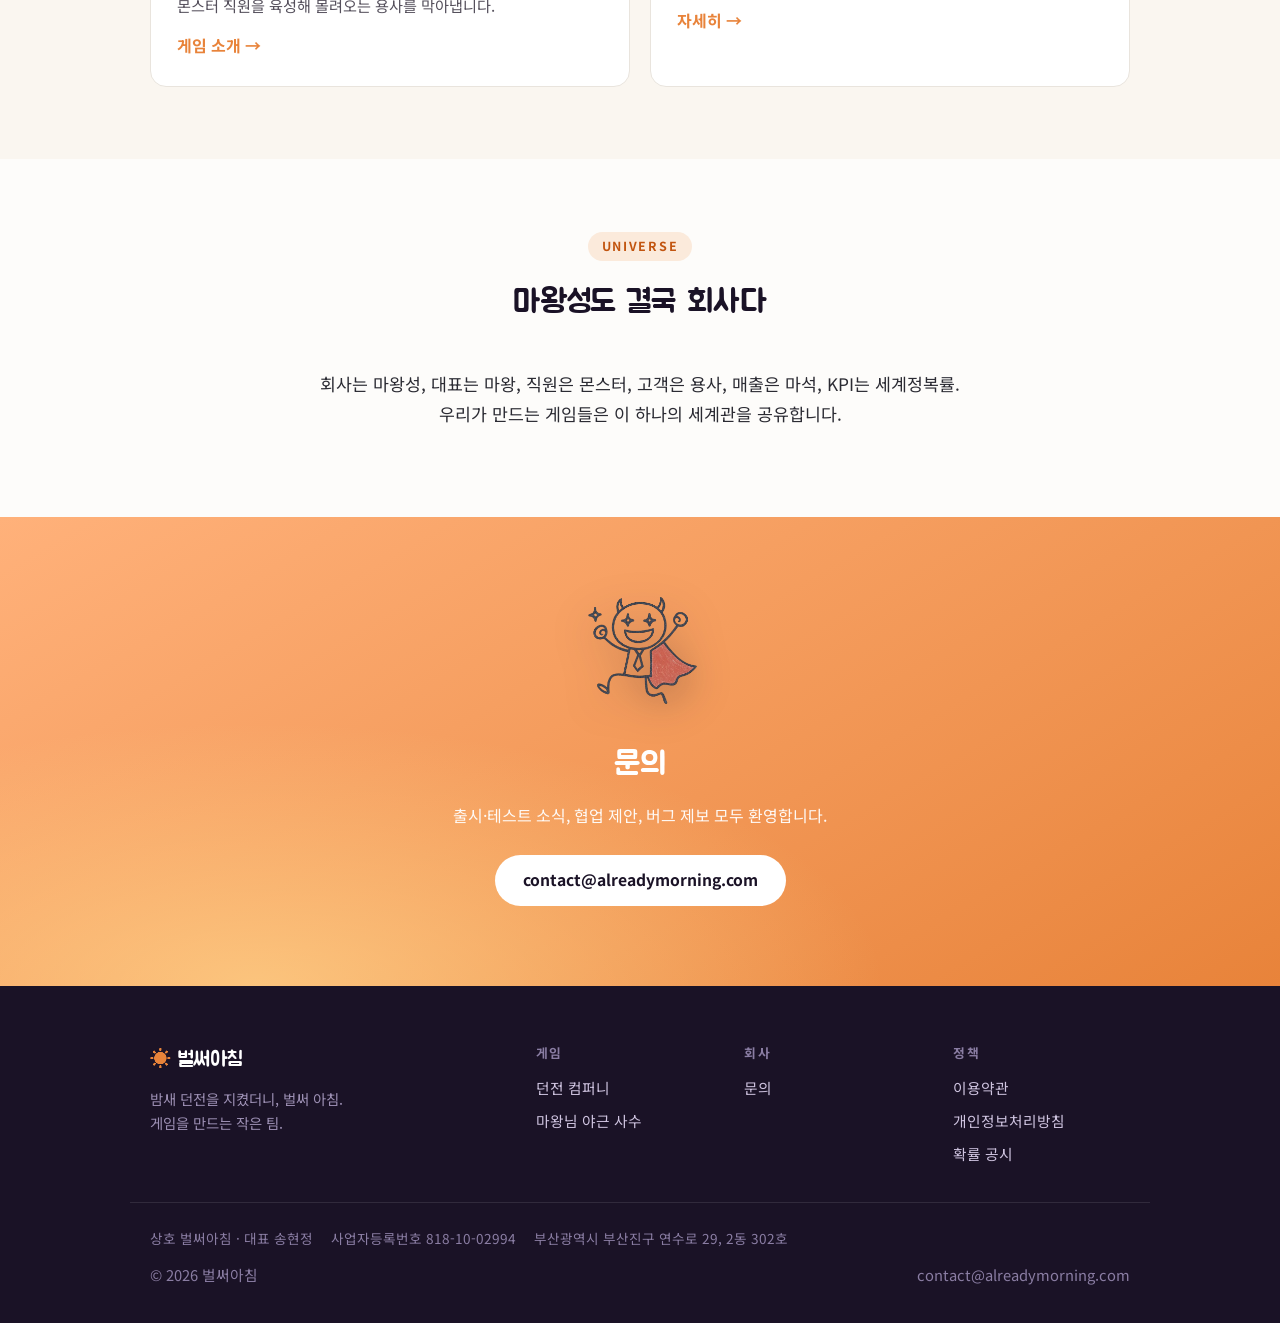
==== commit 46f6dbc0: "feat: 확률형 아이템 확률 공시 페이지 추가 (odds.html) 간부 채용은 마석(유료 재화)으로 돌리는 확률형 아이템이다. 게임산업법은 게임물 내부·홈페이지·광고물 세 곳에" ====
--- a/index.html
+++ b/index.html
@@ -128,6 +128,7 @@
       <nav>
         <a href="terms.html">이용약관</a>
         <a href="privacy.html">개인정보처리방침</a>
+        <a href="odds.html">확률 공시</a>
       </nav>
     </div>
   </div>
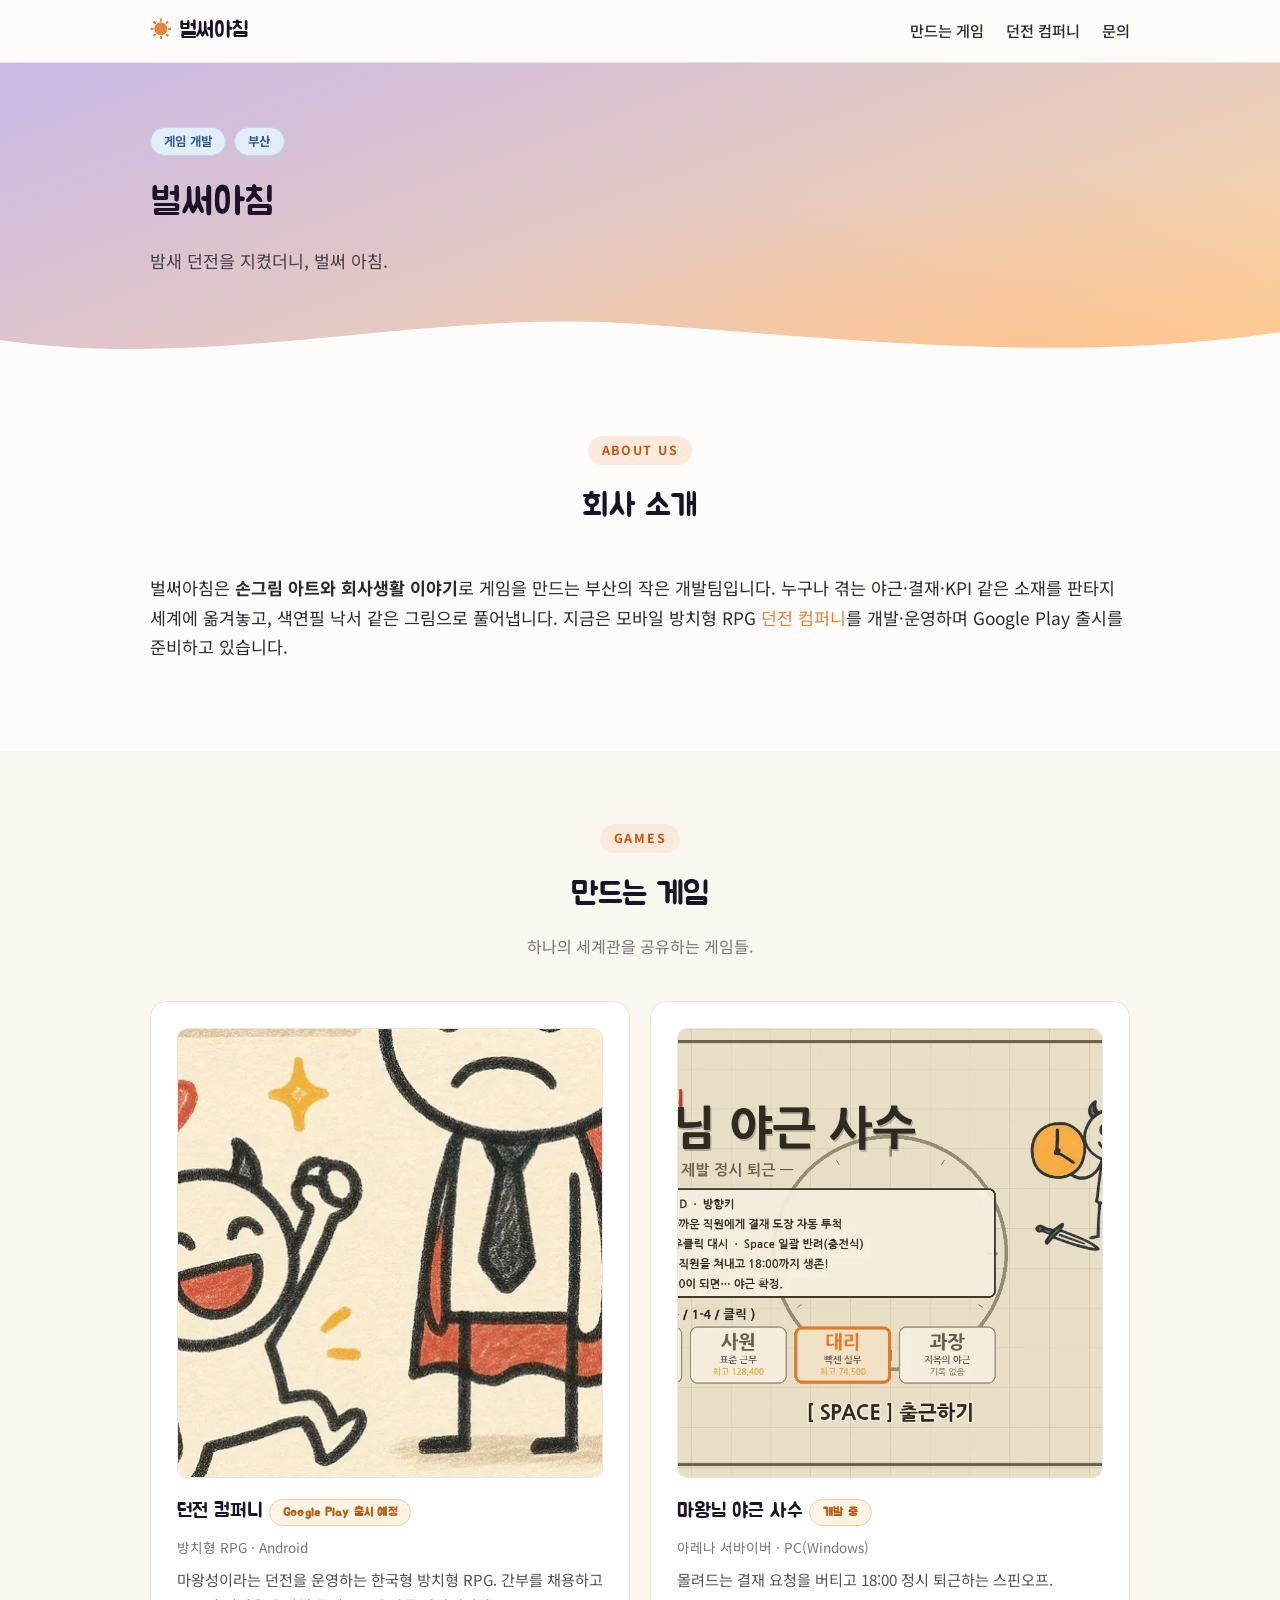
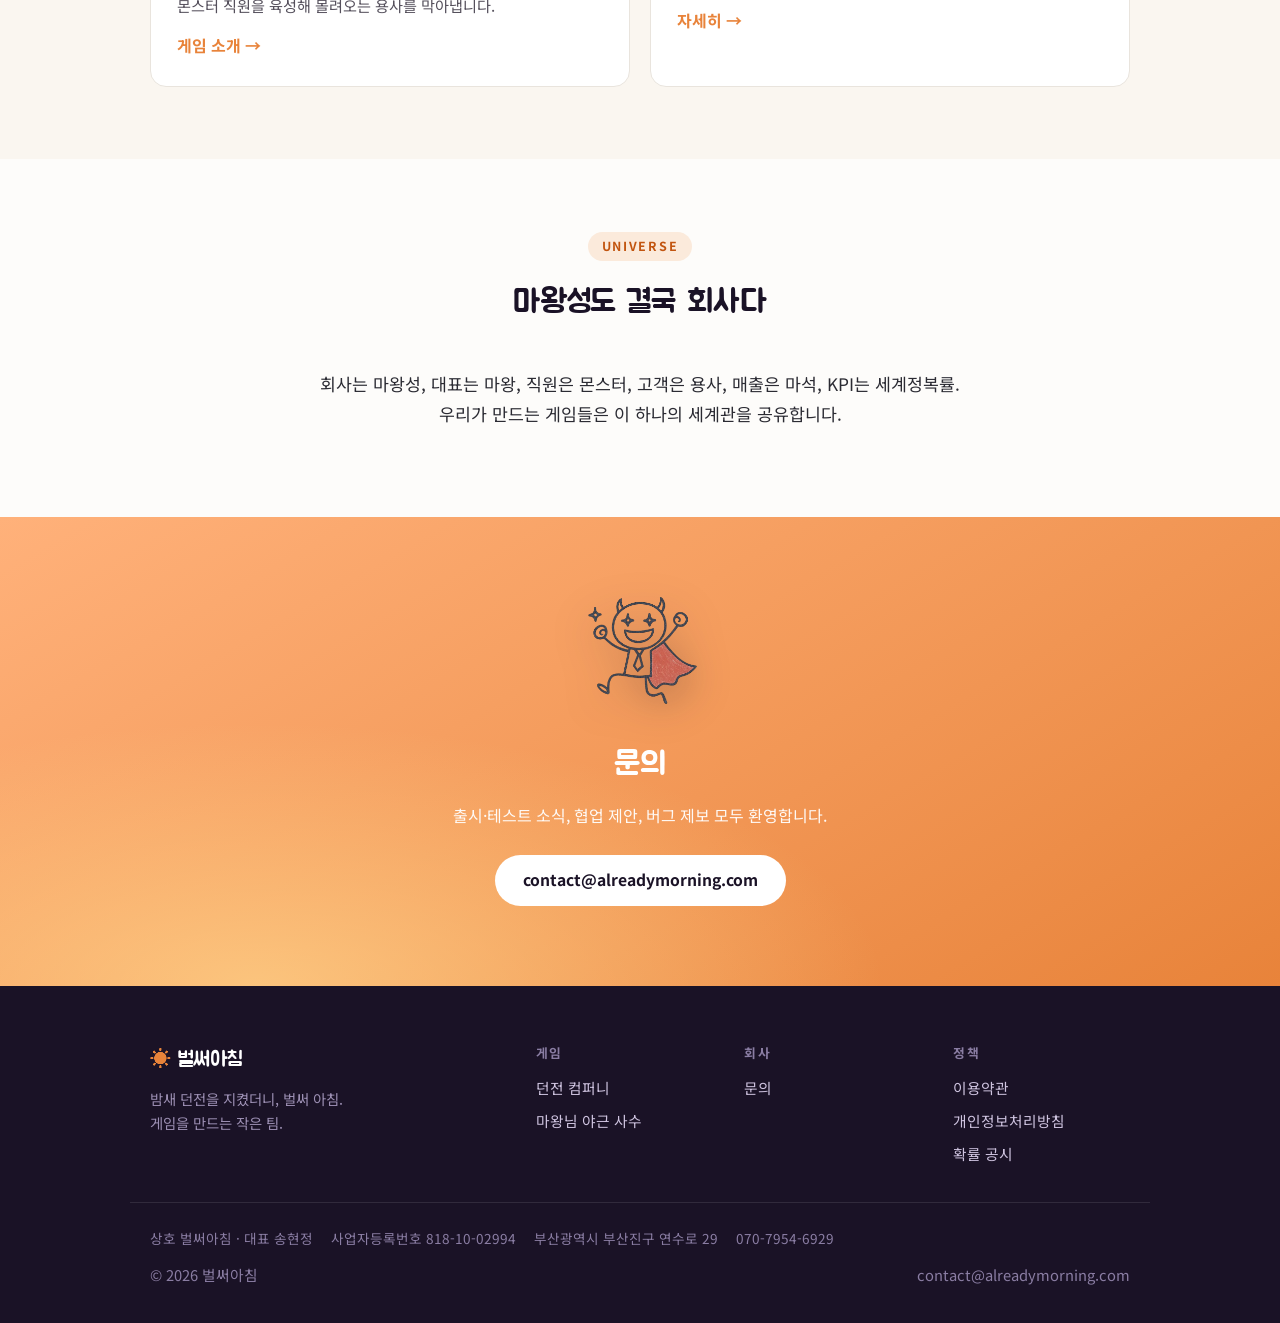
==== commit 36c99172: "fix(#6): 🚨 전 페이지 푸터 자택 상세주소(동·호수) 제거 + 사업용 전화 표시 상세주소가 sitemap 등록된 5개 페이지 전부에 노출돼 있었다. 도로명(연수로 29)까지" ====
--- a/index.html
+++ b/index.html
@@ -24,10 +24,10 @@
 
 <header class="site-header">
   <div class="container">
-    <a class="logo" href="index.html"><span class="sun">☀</span> 벌써아침</a>
+    <a class="logo" href="/"><span class="sun">☀</span> 벌써아침</a>
     <nav class="site-nav">
       <a href="#games">만드는 게임</a>
-      <a href="dungeon.html">던전 컴퍼니</a>
+      <a href="/dungeon">던전 컴퍼니</a>
       <a href="#contact">문의</a>
     </nav>
   </div>
@@ -53,7 +53,7 @@
     </div>
     <p class="lead">벌써아침은 <strong>손그림 아트와 회사생활 이야기</strong>로 게임을 만드는 부산의 작은 개발팀입니다.
     누구나 겪는 야근·결재·KPI 같은 소재를 판타지 세계에 옮겨놓고, 색연필 낙서 같은 그림으로 풀어냅니다.
-    지금은 모바일 방치형 RPG <a href="dungeon.html">던전 컴퍼니</a>를 개발·운영하며 Google Play 출시를 준비하고 있습니다.</p>
+    지금은 모바일 방치형 RPG <a href="/dungeon">던전 컴퍼니</a>를 개발·운영하며 Google Play 출시를 준비하고 있습니다.</p>
   </div>
 </section>
 
@@ -65,7 +65,7 @@
       <p>하나의 세계관을 공유하는 게임들.</p>
     </div>
     <div class="card-grid game-grid">
-      <a class="card" href="dungeon.html">
+      <a class="card" href="/dungeon">
         <img class="thumb" src="assets/img/card-kiwoogi.webp" alt="던전 컴퍼니" width="800" height="450">
         <h3>던전 컴퍼니 <span class="badge">Google Play 출시 예정</span></h3>
         <p class="meta-line">방치형 RPG · Android</p>
@@ -73,7 +73,7 @@
         간부를 채용하고 몬스터 직원을 육성해 몰려오는 용사를 막아냅니다.</p>
         <span class="more">게임 소개 →</span>
       </a>
-      <a class="card" href="dungeon.html#overtime">
+      <a class="card" href="/dungeon#overtime">
         <img class="thumb" src="assets/img/title.webp" alt="마왕님 야근 사수" width="800" height="450">
         <h3>마왕님 야근 사수 <span class="badge">개발 중</span></h3>
         <p class="meta-line">아레나 서바이버 · PC(Windows)</p>
@@ -113,8 +113,8 @@
     <div>
       <h4>게임</h4>
       <nav>
-        <a href="dungeon.html">던전 컴퍼니</a>
-        <a href="dungeon.html#overtime">마왕님 야근 사수</a>
+        <a href="/dungeon">던전 컴퍼니</a>
+        <a href="/dungeon#overtime">마왕님 야근 사수</a>
       </nav>
     </div>
     <div>
@@ -135,7 +135,8 @@
   <div class="container footer-biz">
     <span>상호 벌써아침 · 대표 송현정</span>
     <span>사업자등록번호 818-10-02994</span>
-    <span>부산광역시 부산진구 연수로 29, 2동 302호</span>
+    <span>부산광역시 부산진구 연수로 29</span>
+    <span>070-7954-6929</span>
   </div>
   <div class="container footer-meta">
     <span>© 2026 벌써아침</span>
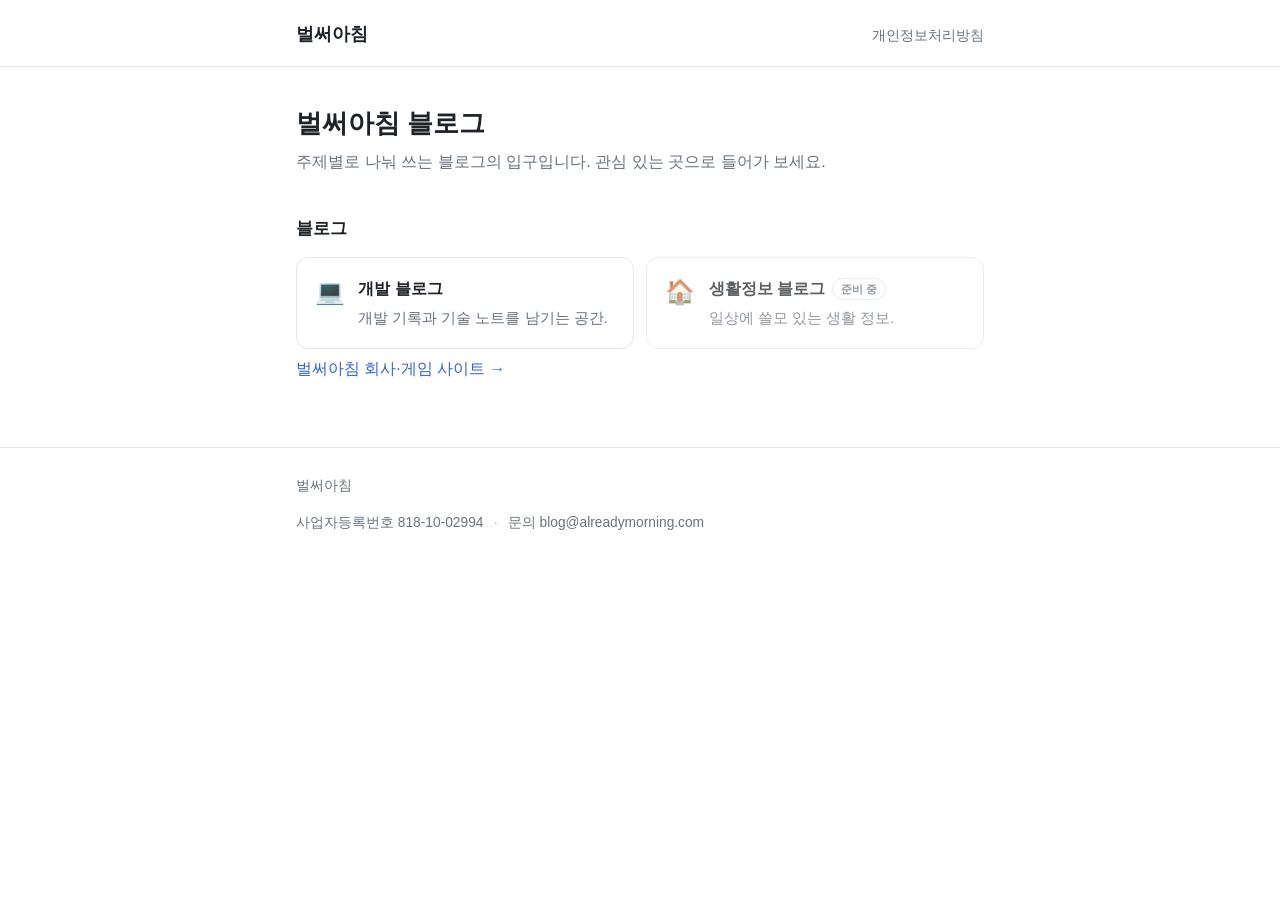
==== commit 9e366414: "feat(#1): beolsseo.com 블로그 허브 페이지 — 애드센스 루트 도메인 심사 선행 정적 단일 페이지(빌드 없음, GitHub Pages 기본 배포 + .nojekyl" ====
--- a/index.html
+++ b/index.html
@@ -1,148 +1,59 @@
-<!DOCTYPE html>
+<!doctype html>
 <html lang="ko">
-<head>
-<meta charset="UTF-8">
-<meta name="viewport" content="width=device-width, initial-scale=1.0">
-<title>벌써아침 — 게임을 만드는 팀</title>
-<meta name="description" content="벌써아침은 손그림 아트와 회사생활 이야기로 게임을 만드는 부산의 작은 개발팀입니다. 방치형 RPG 『던전 컴퍼니』를 개발·운영합니다.">
-<link rel="preconnect" href="https://fonts.googleapis.com">
-<link rel="preconnect" href="https://fonts.gstatic.com" crossorigin>
-<link href="https://fonts.googleapis.com/css2?family=Jua&family=Noto+Sans+KR:wght@400;500;700&display=swap" rel="stylesheet">
-<link rel="stylesheet" href="assets/style.css">
-<link rel="icon" href="data:image/svg+xml,<svg xmlns=%22http://www.w3.org/2000/svg%22 viewBox=%220 0 100 100%22><text y=%22.9em%22 font-size=%2290%22>☀️</text></svg>">
-<link rel="canonical" href="https://alreadymorning.com/">
-<meta property="og:type" content="website">
-<meta property="og:site_name" content="벌써아침">
-<meta property="og:title" content="벌써아침 — 게임을 만드는 팀">
-<meta property="og:description" content="손그림 아트와 회사생활 이야기로 게임을 만드는 부산의 작은 개발팀. 방치형 RPG 『던전 컴퍼니』 개발·운영.">
-<meta property="og:url" content="https://alreadymorning.com/">
-<meta property="og:image" content="https://alreadymorning.com/assets/img/og.jpg">
-<meta name="twitter:card" content="summary_large_image">
-<script src="assets/site.js" defer></script>
-</head>
-<body>
+  <head>
+    <meta charset="utf-8" />
+    <meta name="viewport" content="width=device-width, initial-scale=1" />
+    <title>벌써아침 — 블로그</title>
+    <meta
+      name="description"
+      content="벌써아침의 블로그 허브. 개발·생활정보 등 주제별 블로그로 이동하는 입구입니다."
+    />
+    <link rel="canonical" href="https://beolsseo.com/" />
+    <meta name="color-scheme" content="light dark" />
+    <meta property="og:type" content="website" />
+    <meta property="og:title" content="벌써아침 — 블로그" />
+    <meta property="og:description" content="벌써아침의 블로그 허브." />
+    <meta property="og:url" content="https://beolsseo.com/" />
+    <link rel="stylesheet" href="/assets/css/style.css" />
+  </head>
+  <body>
+    <header class="site-header">
+      <div class="wrap">
+        <a class="site-title" href="/">벌써아침</a>
+        <nav class="site-nav"><a href="/privacy/">개인정보처리방침</a></nav>
+      </div>
+    </header>
 
-<header class="site-header">
-  <div class="container">
-    <a class="logo" href="/"><span class="sun">☀</span> 벌써아침</a>
-    <nav class="site-nav">
-      <a href="#games">만드는 게임</a>
-      <a href="/dungeon">던전 컴퍼니</a>
-      <a href="#contact">문의</a>
-    </nav>
-  </div>
-</header>
+    <main>
+      <section class="hero">
+        <div class="wrap">
+          <h1>벌써아침 블로그</h1>
+          <p>주제별로 나눠 쓰는 블로그의 입구입니다. 관심 있는 곳으로 들어가 보세요.</p>
+        </div>
+      </section>
 
-<section class="page-hero">
-  <div class="container">
-    <div class="chips">
-      <span class="chip blue">게임 개발</span>
-      <span class="chip blue">부산</span>
-    </div>
-    <h1>벌써아침</h1>
-    <p>밤새 던전을 지켰더니, 벌써 아침.</p>
-  </div>
-  <div class="wave" aria-hidden="true"></div>
-</section>
+      <section class="section">
+        <div class="wrap">
+          <h2>블로그</h2>
+          <div id="blog-list" class="card-list"></div>
+          <p class="company">
+            <a href="https://alreadymorning.com" rel="noopener">벌써아침 회사·게임 사이트 →</a>
+          </p>
+        </div>
+      </section>
+    </main>
 
-<section class="section">
-  <div class="container">
-    <div class="section-head">
-      <span class="eyebrow">About us</span>
-      <h2>회사 소개</h2>
-    </div>
-    <p class="lead">벌써아침은 <strong>손그림 아트와 회사생활 이야기</strong>로 게임을 만드는 부산의 작은 개발팀입니다.
-    누구나 겪는 야근·결재·KPI 같은 소재를 판타지 세계에 옮겨놓고, 색연필 낙서 같은 그림으로 풀어냅니다.
-    지금은 모바일 방치형 RPG <a href="/dungeon">던전 컴퍼니</a>를 개발·운영하며 Google Play 출시를 준비하고 있습니다.</p>
-  </div>
-</section>
+    <footer class="site-footer">
+      <div class="wrap">
+        <p class="biz">벌써아침</p>
+        <p class="links">
+          <span>사업자등록번호 818-10-02994</span>
+          <span class="sep">·</span>
+          <span>문의 <a href="mailto:blog@alreadymorning.com">blog@alreadymorning.com</a></span>
+        </p>
+      </div>
+    </footer>
 
-<section class="section alt" id="games">
-  <div class="container">
-    <div class="section-head">
-      <span class="eyebrow">Games</span>
-      <h2>만드는 게임</h2>
-      <p>하나의 세계관을 공유하는 게임들.</p>
-    </div>
-    <div class="card-grid game-grid">
-      <a class="card" href="/dungeon">
-        <img class="thumb" src="assets/img/card-kiwoogi.webp" alt="던전 컴퍼니" width="800" height="450">
-        <h3>던전 컴퍼니 <span class="badge">Google Play 출시 예정</span></h3>
-        <p class="meta-line">방치형 RPG · Android</p>
-        <p>마왕성이라는 던전을 운영하는 한국형 방치형 RPG.
-        간부를 채용하고 몬스터 직원을 육성해 몰려오는 용사를 막아냅니다.</p>
-        <span class="more">게임 소개 →</span>
-      </a>
-      <a class="card" href="/dungeon#overtime">
-        <img class="thumb" src="assets/img/title.webp" alt="마왕님 야근 사수" width="800" height="450">
-        <h3>마왕님 야근 사수 <span class="badge">개발 중</span></h3>
-        <p class="meta-line">아레나 서바이버 · PC(Windows)</p>
-        <p>몰려드는 결재 요청을 버티고 18:00 정시 퇴근하는 스핀오프.</p>
-        <span class="more">자세히 →</span>
-      </a>
-    </div>
-  </div>
-</section>
-
-<section class="section">
-  <div class="container">
-    <div class="section-head">
-      <span class="eyebrow">Universe</span>
-      <h2>마왕성도 결국 회사다</h2>
-    </div>
-    <p class="lead center">회사는 마왕성, 대표는 마왕, 직원은 몬스터, 고객은 용사, 매출은 마석, KPI는 세계정복률.<br>
-    우리가 만드는 게임들은 이 하나의 세계관을 공유합니다.</p>
-  </div>
-</section>
-
-<section class="contact-band" id="contact">
-  <div class="container">
-    <div class="mascot"><img src="assets/img/maou_cheer.webp" alt="응원하는 마왕" width="130" height="130"></div>
-    <h2>문의</h2>
-    <p>출시·테스트 소식, 협업 제안, 버그 제보 모두 환영합니다.</p>
-    <a class="btn light" href="mailto:contact@alreadymorning.com">contact@alreadymorning.com</a>
-  </div>
-</section>
-
-<footer class="site-footer">
-  <div class="container footer-grid">
-    <div class="footer-brand">
-      <span class="logo"><span class="sun">☀</span> 벌써아침</span>
-      <p>밤새 던전을 지켰더니, 벌써 아침.<br>게임을 만드는 작은 팀.</p>
-    </div>
-    <div>
-      <h4>게임</h4>
-      <nav>
-        <a href="/dungeon">던전 컴퍼니</a>
-        <a href="/dungeon#overtime">마왕님 야근 사수</a>
-      </nav>
-    </div>
-    <div>
-      <h4>회사</h4>
-      <nav>
-        <a href="mailto:contact@alreadymorning.com">문의</a>
-      </nav>
-    </div>
-    <div>
-      <h4>정책</h4>
-      <nav>
-        <a href="terms.html">이용약관</a>
-        <a href="privacy.html">개인정보처리방침</a>
-        <a href="odds.html">확률 공시</a>
-      </nav>
-    </div>
-  </div>
-  <div class="container footer-biz">
-    <span>상호 벌써아침 · 대표 송현정</span>
-    <span>사업자등록번호 818-10-02994</span>
-    <span>부산광역시 부산진구 연수로 29</span>
-    <span>070-7954-6929</span>
-  </div>
-  <div class="container footer-meta">
-    <span>© 2026 벌써아침</span>
-    <a href="mailto:contact@alreadymorning.com">contact@alreadymorning.com</a>
-  </div>
-</footer>
-
-</body>
+    <script src="/assets/js/blogs.js"></script>
+  </body>
 </html>
--- a/assets/css/style.css
+++ b/assets/css/style.css
@@ -0,0 +1,104 @@
+/* 벌써아침 블로그 허브 — 최소 스타일(blog-dev 톤 계승, #15 확정 시 변수 교체 예정).
+   모바일 우선 · 다크모드 prefers-color-scheme · 한글 줄바꿈 keep-all */
+:root {
+  --bg: #ffffff;
+  --fg: #1f2328;
+  --muted: #6a737d;
+  --accent: #3565d0;
+  --border: #e3e6ea;
+  --card-bg: #ffffff;
+  --card-hover: #f4f6f8;
+}
+
+@media (prefers-color-scheme: dark) {
+  :root {
+    --bg: #16181d;
+    --fg: #e6e8eb;
+    --muted: #9aa2ac;
+    --accent: #7ba3f5;
+    --border: #2c3037;
+    --card-bg: #1b1e24;
+    --card-hover: #21252c;
+  }
+}
+
+* { box-sizing: border-box; }
+html { -webkit-text-size-adjust: 100%; }
+
+body {
+  margin: 0;
+  background: var(--bg);
+  color: var(--fg);
+  font-family: -apple-system, BlinkMacSystemFont, "Apple SD Gothic Neo",
+    "Malgun Gothic", "Segoe UI", Roboto, "Noto Sans KR", sans-serif;
+  font-size: 16px;
+  line-height: 1.7;
+  word-break: keep-all;
+  overflow-wrap: break-word;
+}
+
+.wrap { max-width: 720px; margin: 0 auto; padding: 0 1rem; }
+
+a { color: var(--accent); text-decoration: none; }
+a:hover { text-decoration: underline; }
+
+/* header */
+.site-header { border-bottom: 1px solid var(--border); padding: 1.1rem 0; }
+.site-header .wrap { display: flex; align-items: baseline; justify-content: space-between; gap: 1rem; }
+.site-title { font-weight: 700; font-size: 1.15rem; color: var(--fg); }
+.site-title:hover { text-decoration: none; }
+.site-nav a { color: var(--muted); font-size: 0.9rem; }
+
+/* hero */
+.hero { padding: 2.4rem 0 1.4rem; }
+.hero h1 { margin: 0 0 0.5rem; font-size: 1.6rem; line-height: 1.35; }
+.hero p { margin: 0; color: var(--muted); font-size: 1.02rem; }
+
+/* section */
+.section { padding: 1rem 0 2rem; }
+.section h2 { font-size: 1.05rem; margin: 0 0 0.9rem; color: var(--fg); }
+
+/* blog cards — 데이터 배열로 렌더(assets/js/blogs.js) */
+.card-list { display: grid; grid-template-columns: 1fr; gap: 0.8rem; }
+@media (min-width: 560px) { .card-list { grid-template-columns: 1fr 1fr; } }
+
+.card {
+  display: flex; align-items: flex-start; gap: 0.85rem;
+  padding: 1.05rem 1.1rem;
+  border: 1px solid var(--border); border-radius: 12px;
+  background: var(--card-bg); color: var(--fg);
+  transition: background 0.15s ease, border-color 0.15s ease, transform 0.15s ease;
+}
+.card:hover { text-decoration: none; }
+a.card:hover { background: var(--card-hover); border-color: var(--accent); transform: translateY(-1px); }
+.card--soon { opacity: 0.72; cursor: default; }
+
+.card-emoji { font-size: 1.5rem; line-height: 1.4; flex: 0 0 auto; }
+.card-body { display: flex; flex-direction: column; gap: 0.2rem; min-width: 0; }
+.card-title { font-weight: 700; font-size: 1.02rem; display: flex; align-items: center; gap: 0.45rem; flex-wrap: wrap; }
+.card-desc { color: var(--muted); font-size: 0.92rem; }
+
+.badge {
+  font-size: 0.7rem; font-weight: 600; color: var(--muted);
+  border: 1px solid var(--border); border-radius: 999px;
+  padding: 0.05rem 0.5rem; white-space: nowrap;
+}
+
+/* company link */
+.company { margin-top: 0.4rem; }
+.company a { font-size: 0.98rem; }
+
+/* footer */
+.site-footer { border-top: 1px solid var(--border); margin-top: 1rem; padding: 1.6rem 0 2.4rem; }
+.site-footer .wrap { color: var(--muted); font-size: 0.86rem; }
+.site-footer .biz { margin: 0 0 0.35rem; }
+.site-footer .links a { color: var(--muted); }
+.site-footer .sep { margin: 0 0.4rem; opacity: 0.5; }
+
+/* privacy / article page */
+.article { padding: 1.6rem 0 2.4rem; }
+.article h1 { font-size: 1.5rem; margin: 0 0 1.2rem; }
+.article h2 { font-size: 1.12rem; margin: 1.8rem 0 0.6rem; }
+.article h3 { font-size: 1rem; margin: 1.2rem 0 0.4rem; }
+.article p, .article li { color: var(--fg); }
+.article .muted { color: var(--muted); }
